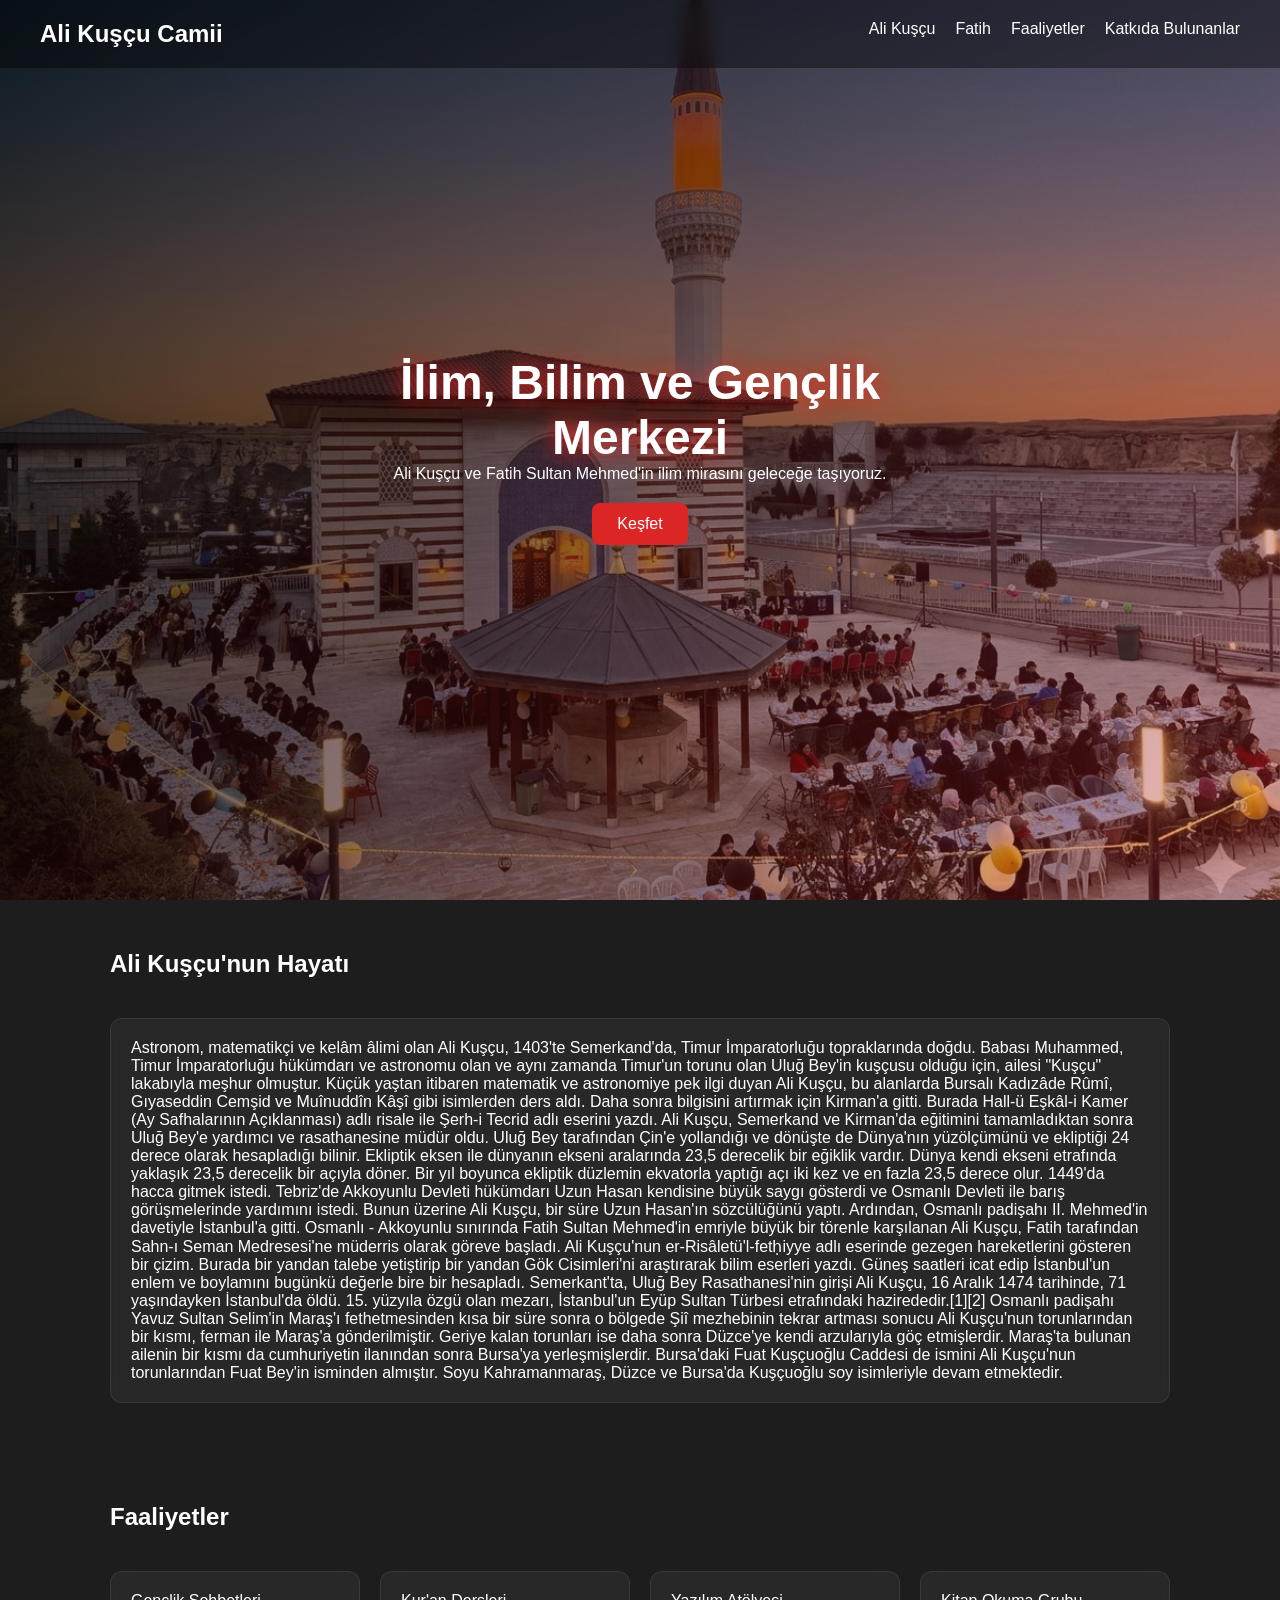
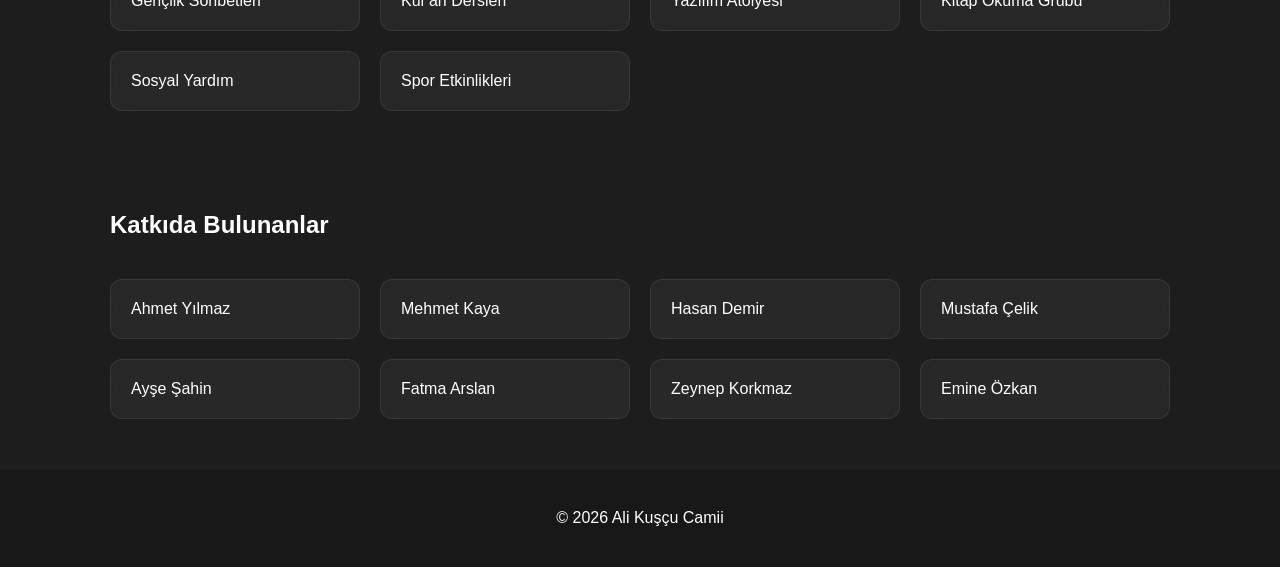
==== index.html @ 480a855c "first commit" ====
<!DOCTYPE html>
<html lang="tr">
<head>
<meta charset="UTF-8" />
<meta name="viewport" content="width=device-width, initial-scale=1.0"/>
<title>Ali Kuşçu Camii</title>
<link rel="stylesheet" href="style.css"/>
</head>
<body>

<header class="hero">
  <div class="overlay"></div>
  <nav>
    <h2>Ali Kuşçu Camii</h2>
    <ul>
      <li><a href="#life">Ali Kuşçu</a></li>
      <li><a href="#fatih">Fatih</a></li>
      <li><a href="#activities">Faaliyetler</a></li>
      <li><a href="#team">Katkıda Bulunanlar</a></li>
    </ul>
  </nav>

  <div class="hero-content">
    <h1 data-animate>İlim, Bilim ve Gençlik Merkezi</h1>
    <p data-animate>Ali Kuşçu ve Fatih Sultan Mehmed'in ilim mirasını geleceğe taşıyoruz.</p>
    <a href="#ali-kuscu" class="btn">Keşfet</a>
  </div>
</header>

<section id="ali-kuscu" class="section ">
  <h2 data-animate>Ali Kuşçu'nun Hayatı</h2>
  <div class="grid">
    <div class="card">
      Astronom, matematikçi ve kelâm âlimi olan Ali Kuşçu, 1403'te Semerkand'da, Timur İmparatorluğu topraklarında doğdu. Babası Muhammed, Timur İmparatorluğu hükümdarı ve astronomu olan ve aynı zamanda Timur'un torunu olan Uluğ Bey'in kuşçusu olduğu için, ailesi "Kuşçu" lakabıyla meşhur olmuştur. Küçük yaştan itibaren matematik ve astronomiye pek ilgi duyan Ali Kuşçu, bu alanlarda Bursalı Kadızâde Rûmî, Gıyaseddin Cemşid ve Muînuddîn Kâşî gibi isimlerden ders aldı. Daha sonra bilgisini artırmak için Kirman'a gitti. Burada Hall-ü Eşkâl-i Kamer (Ay Safhalarının Açıklanması) adlı risale ile Şerh-i Tecrid adlı eserini yazdı. Ali Kuşçu, Semerkand ve Kirman'da eğitimini tamamladıktan sonra Uluğ Bey'e yardımcı ve rasathanesine müdür oldu.
      Uluğ Bey tarafından Çin'e yollandığı ve dönüşte de Dünya'nın yüzölçümünü ve ekliptiği 24 derece olarak hesapladığı bilinir.
      Ekliptik eksen ile dünyanın ekseni aralarında 23,5 derecelik bir eğiklik vardır. Dünya kendi ekseni etrafında yaklaşık 23,5 derecelik bir açıyla döner. Bir yıl boyunca ekliptik düzlemin ekvatorla yaptığı açı iki kez ve en fazla 23,5 derece olur.
      1449'da hacca gitmek istedi. Tebriz'de Akkoyunlu Devleti hükümdarı Uzun Hasan kendisine büyük saygı gösterdi ve Osmanlı Devleti ile barış görüşmelerinde yardımını istedi. Bunun üzerine Ali Kuşçu, bir süre Uzun Hasan'ın sözcülüğünü yaptı. Ardından, Osmanlı padişahı II. Mehmed'in davetiyle İstanbul'a gitti.
      Osmanlı - Akkoyunlu sınırında Fatih Sultan Mehmed'in emriyle büyük bir törenle karşılanan Ali Kuşçu, Fatih tarafından Sahn-ı Seman Medresesi'ne müderris olarak göreve başladı.
      Ali Kuşçu'nun er-Risâletü'l-fetḥiyye adlı eserinde gezegen hareketlerini gösteren bir çizim.
      Burada bir yandan talebe yetiştirip bir yandan Gök Cisimleri'ni araştırarak bilim eserleri yazdı. Güneş saatleri icat edip İstanbul'un enlem ve boylamını bugünkü değerle bire bir hesapladı.
      Semerkant'ta, Uluğ Bey Rasathanesi'nin girişi
      Ali Kuşçu, 16 Aralık 1474 tarihinde, 71 yaşındayken İstanbul'da öldü. 15. yüzyıla özgü olan mezarı, İstanbul'un Eyüp Sultan Türbesi etrafındaki hazirededir.[1][2] Osmanlı padişahı Yavuz Sultan Selim'in Maraş'ı fethetmesinden kısa bir süre sonra o bölgede Şiî mezhebinin tekrar artması sonucu Ali Kuşçu'nun torunlarından bir kısmı, ferman ile Maraş'a gönderilmiştir. Geriye kalan torunları ise daha sonra Düzce'ye kendi arzularıyla göç etmişlerdir. Maraş'ta bulunan ailenin bir kısmı da cumhuriyetin ilanından sonra Bursa'ya yerleşmişlerdir. Bursa'daki Fuat Kuşçuoğlu Caddesi de ismini Ali Kuşçu'nun torunlarından Fuat Bey'in isminden almıştır. Soyu Kahramanmaraş, Düzce ve Bursa'da Kuşçuoğlu soy isimleriyle devam etmektedir.
    </div>
  </div>
</section>


<section id="activities" class="section">
  <h2 data-animate>Faaliyetler</h2>
  <div class="grid">
    <div class="card" data-animate>Gençlik Sohbetleri</div>
    <div class="card" data-animate>Kur'an Dersleri</div>
    <div class="card" data-animate>Yazılım Atölyesi</div>
    <div class="card" data-animate>Kitap Okuma Grubu</div>
    <div class="card" data-animate>Sosyal Yardım</div>
    <div class="card" data-animate>Spor Etkinlikleri</div>
  </div>
</section>

<section id="team" class="section ">
  <h2 data-animate>Katkıda Bulunanlar</h2>
  <div class="grid">
    <div class="card">Ahmet Yılmaz</div>
    <div class="card">Mehmet Kaya</div>
    <div class="card">Hasan Demir</div>
    <div class="card">Mustafa Çelik</div>
    <div class="card">Ayşe Şahin</div>
    <div class="card">Fatma Arslan</div>
    <div class="card">Zeynep Korkmaz</div>
    <div class="card">Emine Özkan</div>
  </div>
</section>

<footer>
  <p>© 2026 Ali Kuşçu Camii</p>
</footer>

<script src="script.js"></script>
</body>
</html>
---- style.css ----
*{
margin:0;
padding:0;
box-sizing:border-box;
font-family:Arial, sans-serif;
}

body{
background:#1d1d1e;
color:white;
}

.hero{
height:100vh;
background:url('./cami.png') center/cover no-repeat;
position:relative;
}

.overlay{
position:absolute;
inset:0;
background:linear-gradient(120deg, rgba(0,0,0,.8), rgba(220,38,38,.3));
}

nav{
position:fixed;
top:0;
width:100%;
display:flex;
justify-content:space-between;
padding:20px 40px;
background:rgba(0,0,0,.4);
backdrop-filter:blur(10px);
}

nav ul{
display:flex;
gap:20px;
list-style:none;
}

nav a{
color:white;
text-decoration:none;
transition:.3s;
}

nav a:hover{
color:#ef4444;
}

.hero-content{
position:absolute;
top:50%;
left:50%;
transform:translate(-50%,-50%);
text-align:center;
}

.hero-content h1{
font-size:3rem;
color:#fff;
text-shadow:0 0 20px #dc2626;
}

.btn{
display:inline-block;
margin-top:20px;
padding:12px 25px;
background:#dc2626;
color:white;
border-radius:8px;
text-decoration:none;
transition:.3s;
}

.btn:hover{
background:#ef4444;
transform:scale(1.05);
}

.section{
padding:50px 20px;
max-width:1100px;
margin:auto;
}

.dark{
background:#171718;
border-top:1px solid rgba(255,255,255,.05);
border-bottom:1px solid rgba(255,255,255,.05);
}

.grid{
display:grid;
grid-template-columns:repeat(auto-fit,minmax(200px,1fr));
gap:20px;
margin-top:40px;
}

.card{
background:rgba(255,255,255,.05);
padding:20px;
border-radius:12px;
backdrop-filter:blur(10px);
transition:.3s;
border:1px solid rgba(255,255,255,.08);
}

.card:hover{
transform:translateY(-10px);
border-color:#dc2626;
box-shadow:0 0 20px rgba(220,38,38,.3);
}

footer{
text-align:center;
padding:40px;
background:#181818;
}
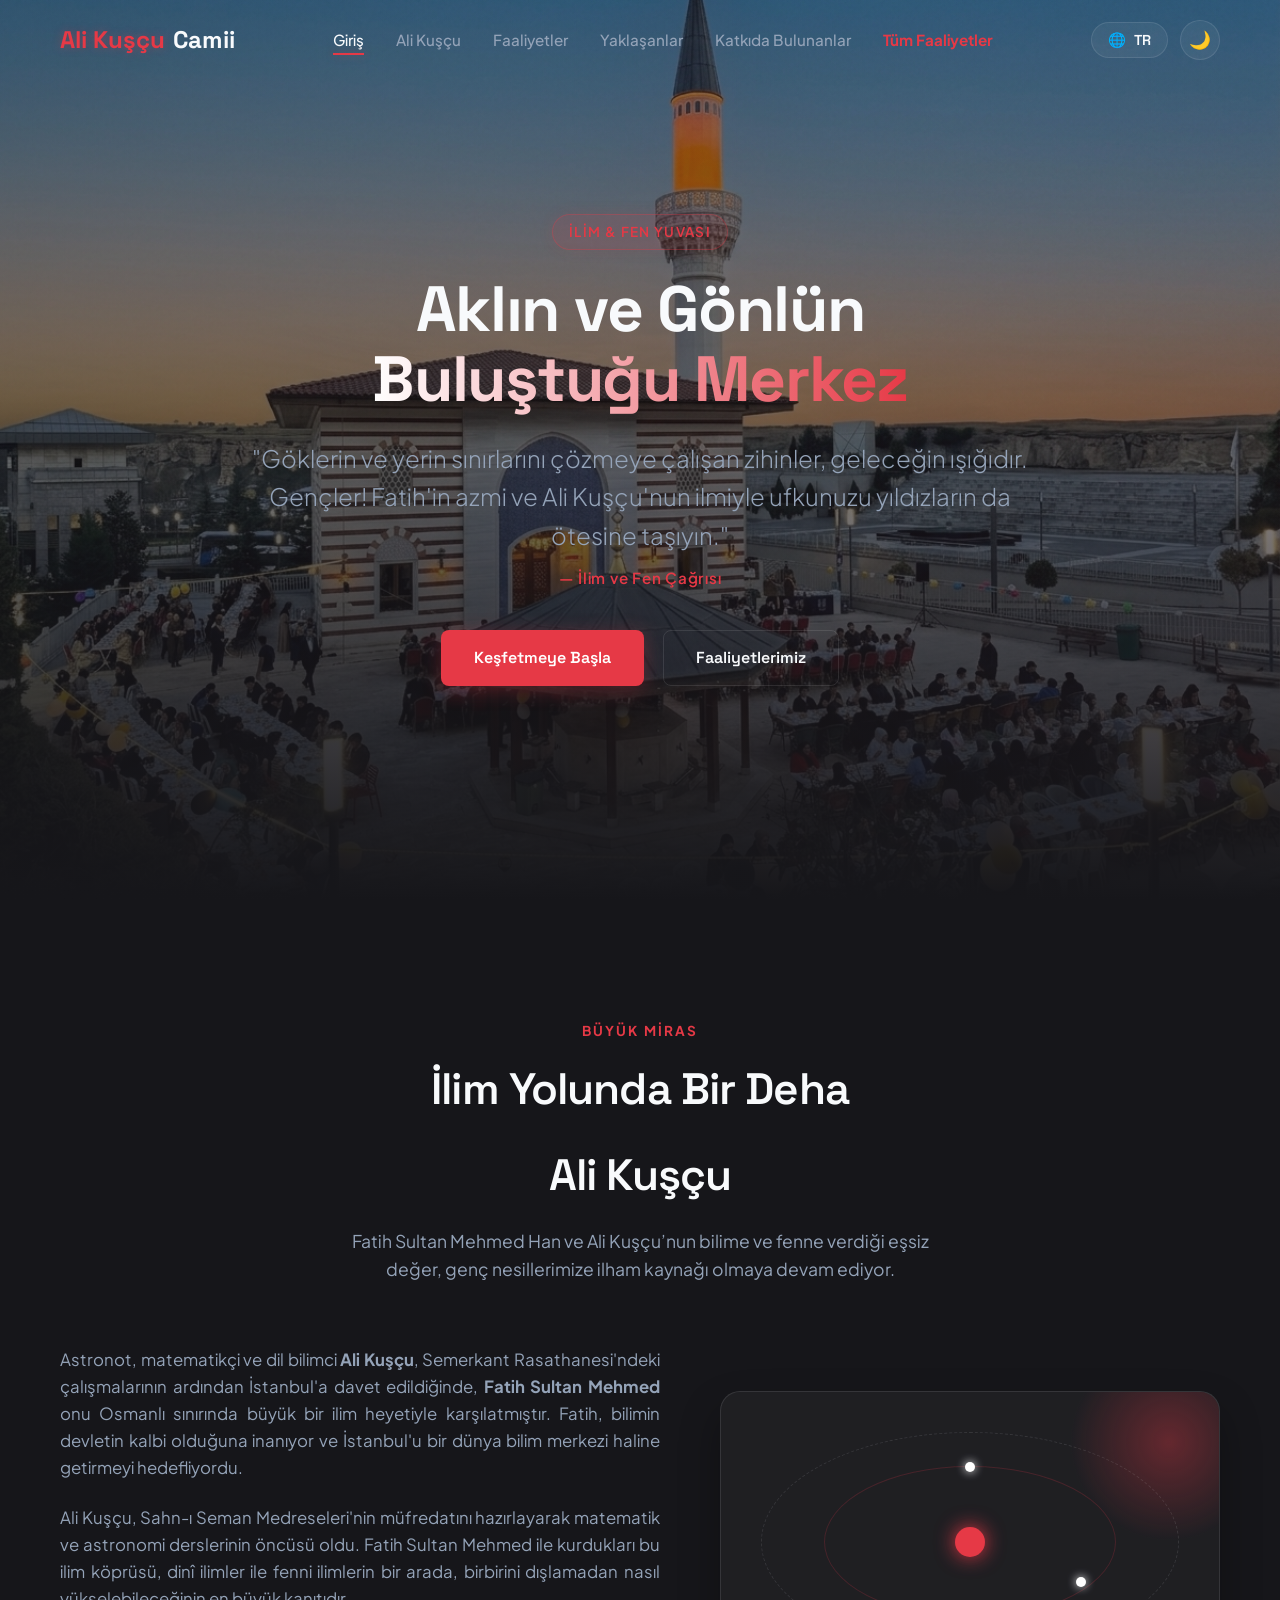
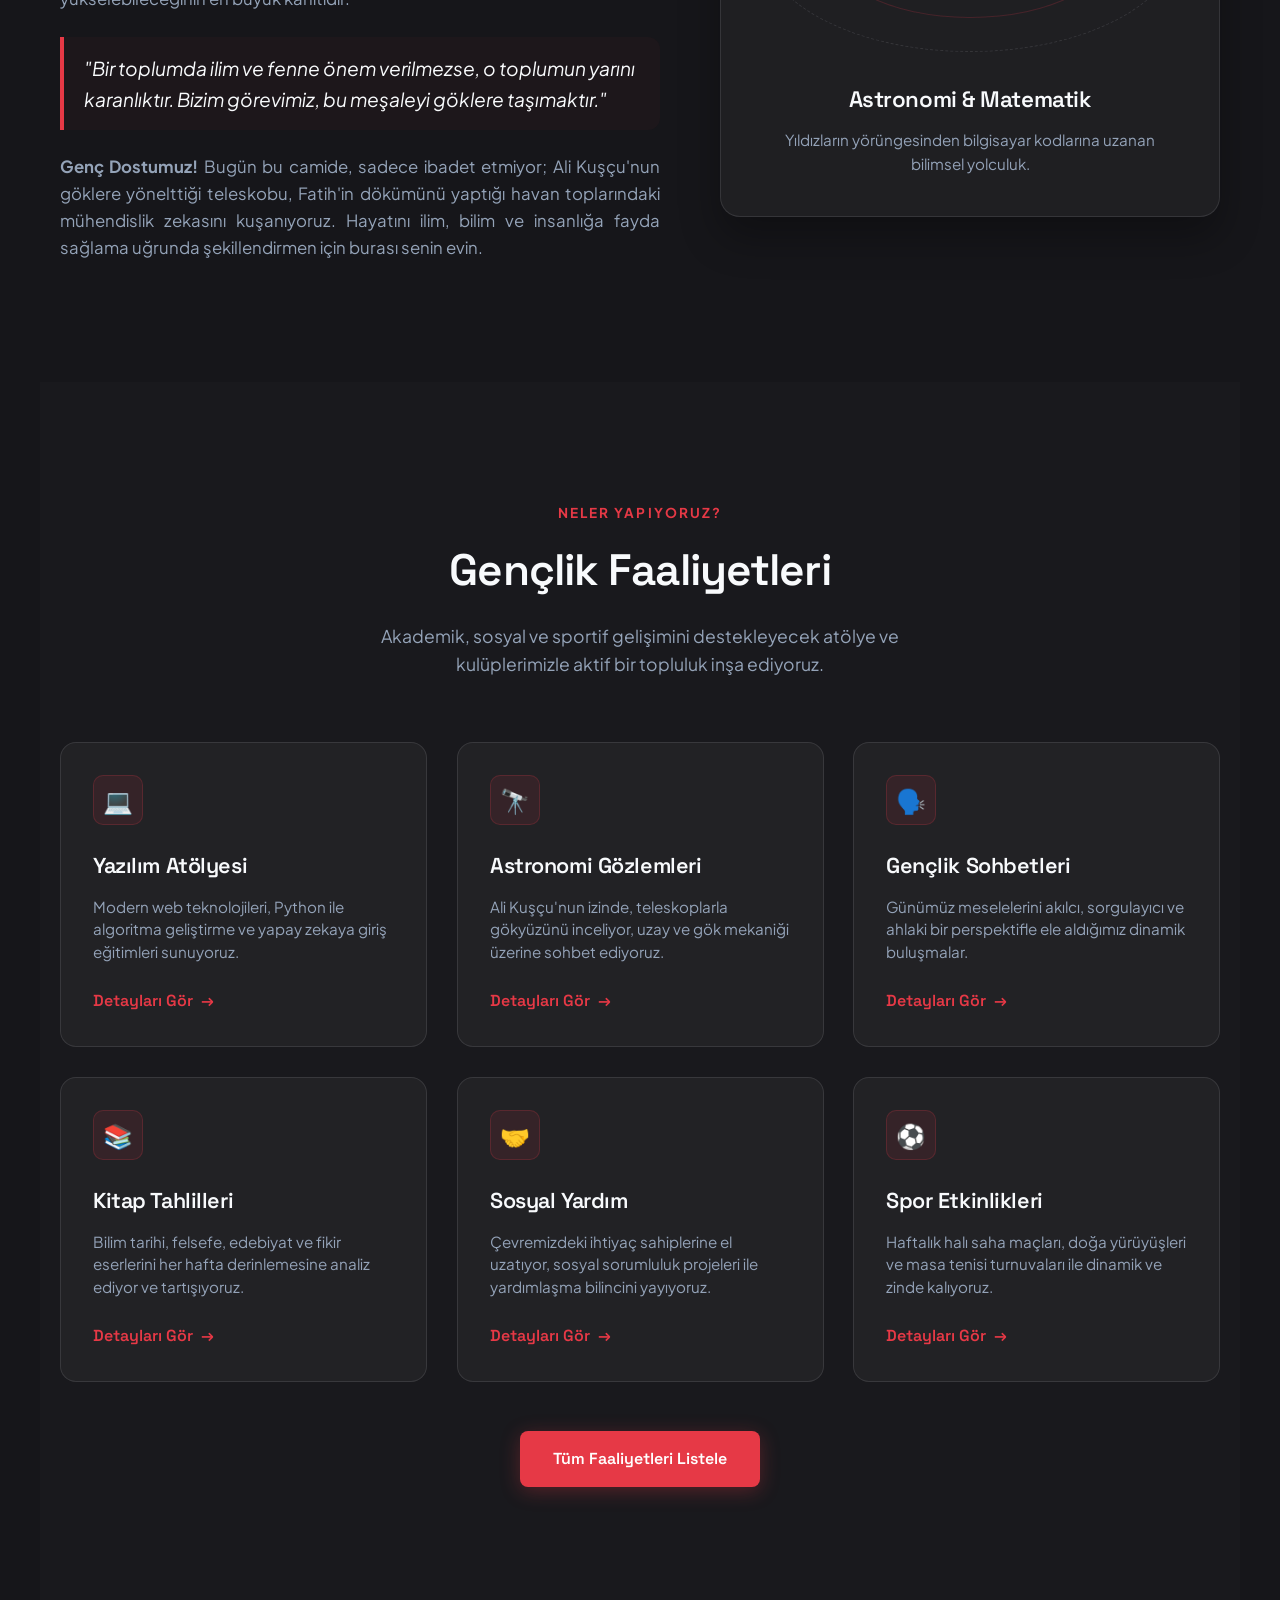
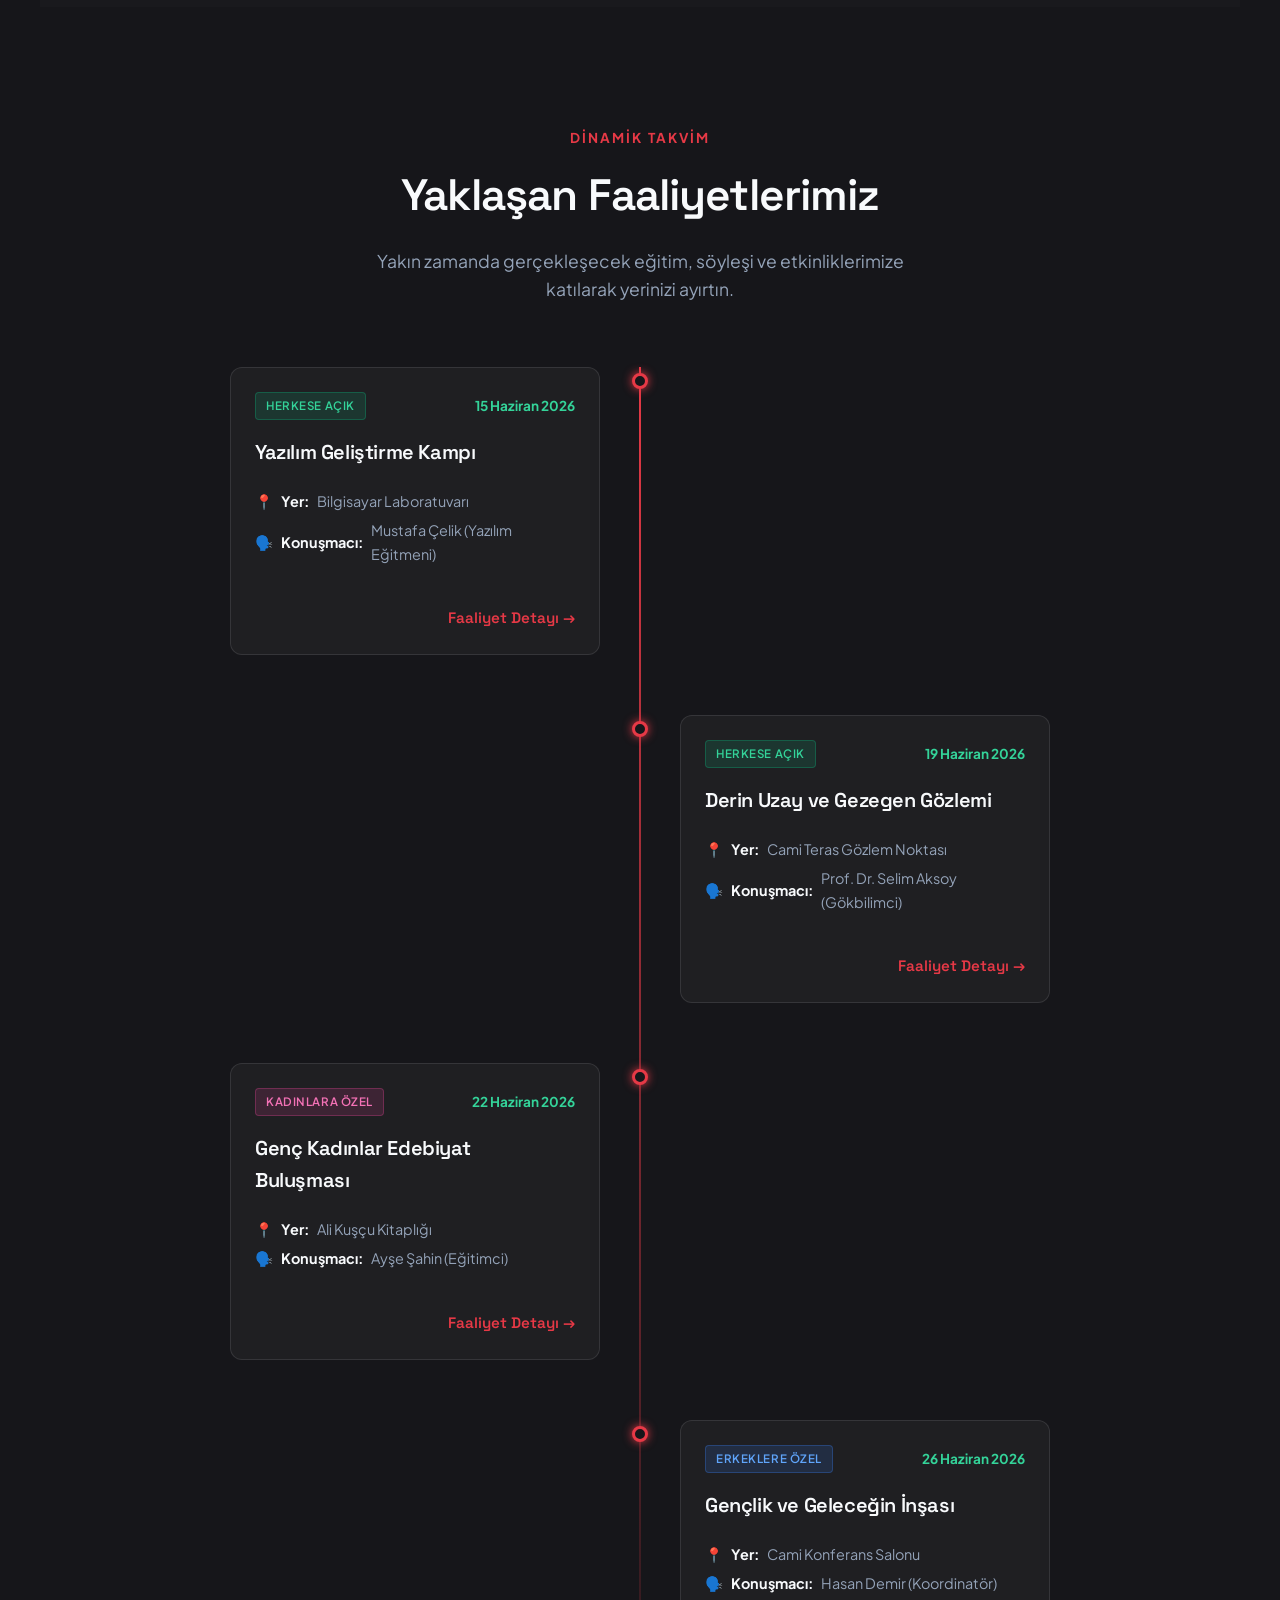
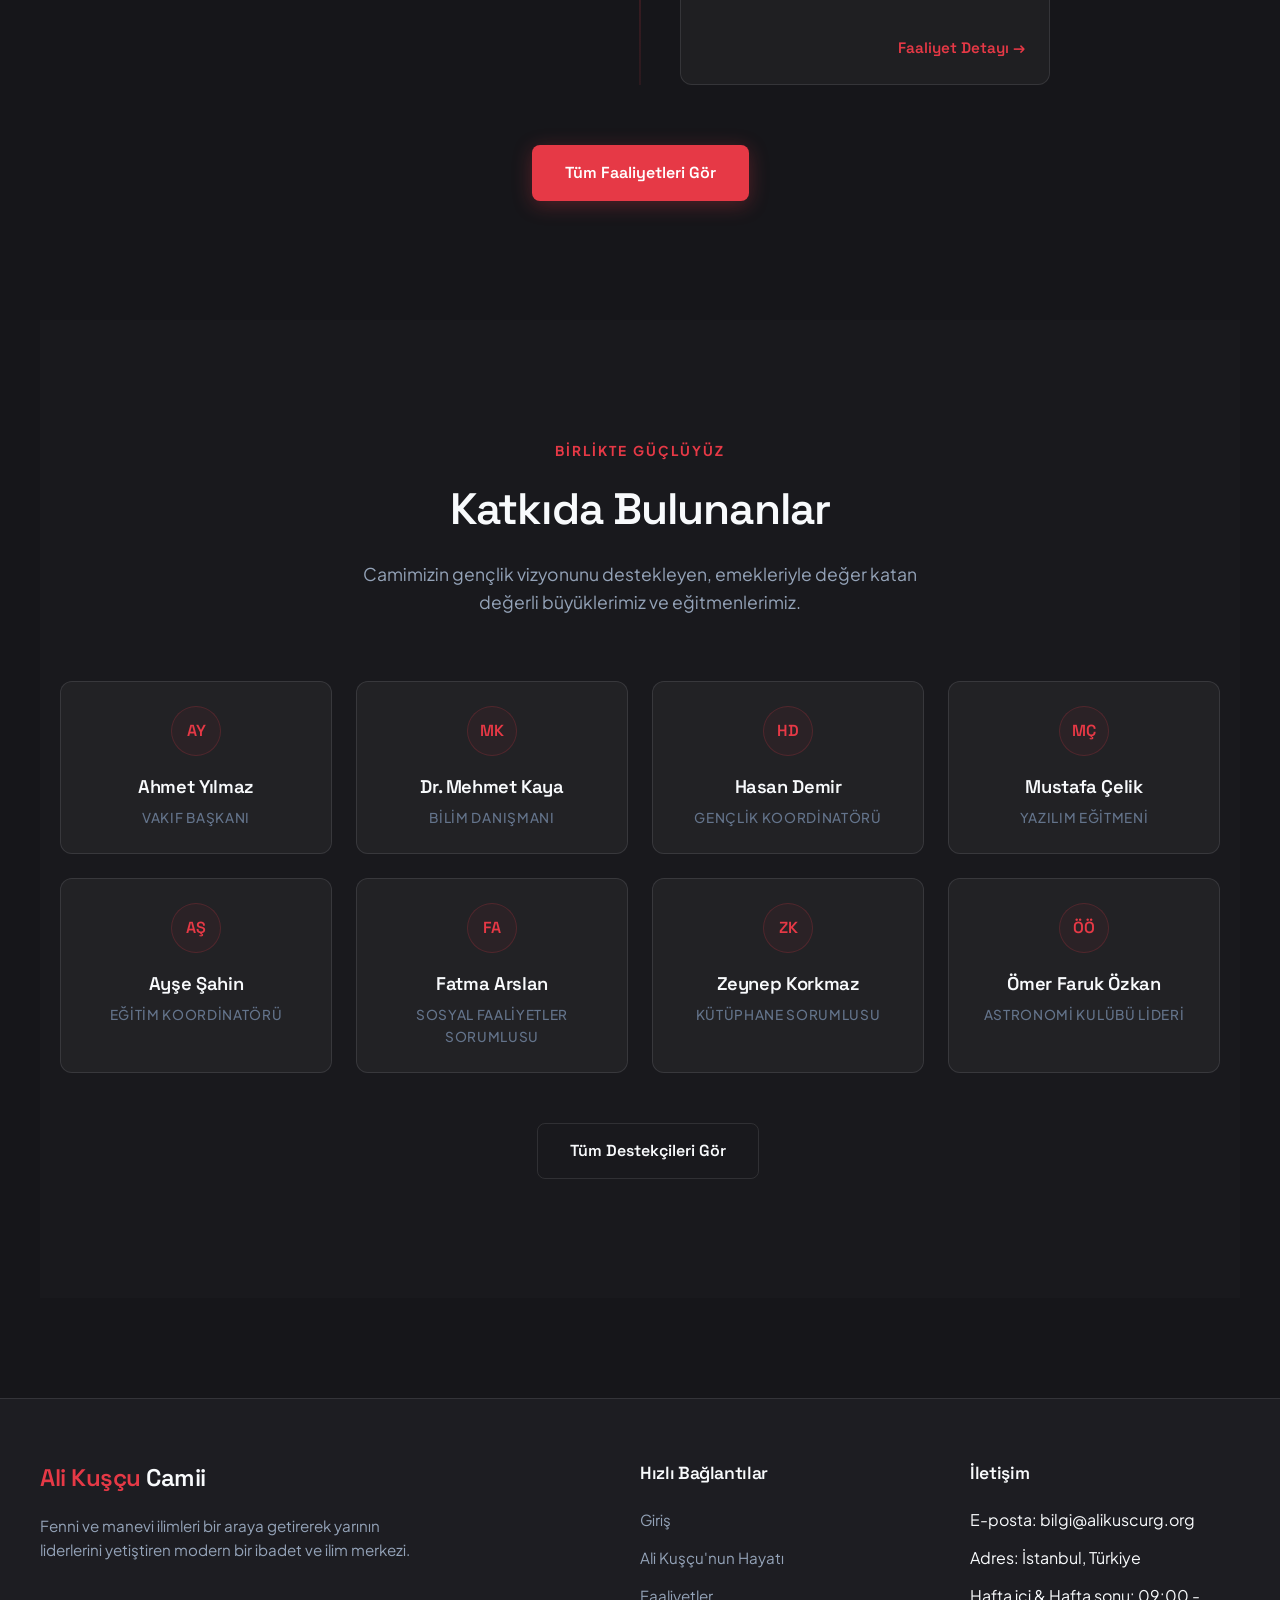
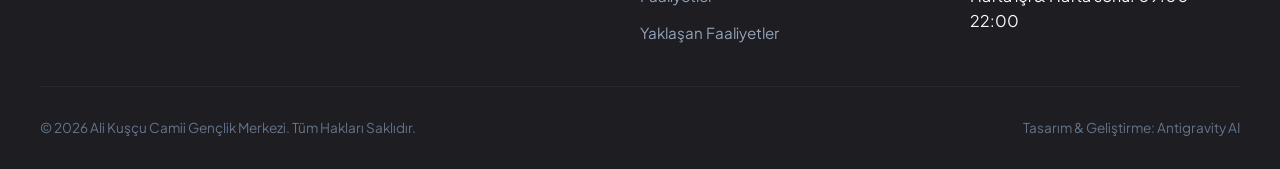
==== commit 52c6678a: "yeni site v0.1" ====
--- a/index.html
+++ b/index.html
@@ -1,80 +1,370 @@
 <!DOCTYPE html>
 <html lang="tr">
+
 <head>
-<meta charset="UTF-8" />
-<meta name="viewport" content="width=device-width, initial-scale=1.0"/>
-<title>Ali Kuşçu Camii</title>
-<link rel="stylesheet" href="style.css"/>
+  <meta charset="UTF-8" />
+  <meta name="viewport" content="width=device-width, initial-scale=1.0" />
+  <title>Ali Kuşçu Camii | İlim, Bilim ve Gençlik Merkezi</title>
+  <meta name="description"
+    content="Ali Kuşçu ve Fatih Sultan Mehmed'in ilim ve fen mirasını geleceğe taşıyoruz. Gençliği bilim, teknoloji ve irfanla buluşturan cami." />
+  <link rel="stylesheet" href="style.css" />
 </head>
+
 <body>
 
-<header class="hero">
-  <div class="overlay"></div>
-  <nav>
-    <h2>Ali Kuşçu Camii</h2>
-    <ul>
-      <li><a href="#life">Ali Kuşçu</a></li>
-      <li><a href="#fatih">Fatih</a></li>
-      <li><a href="#activities">Faaliyetler</a></li>
-      <li><a href="#team">Katkıda Bulunanlar</a></li>
-    </ul>
-  </nav>
-
-  <div class="hero-content">
-    <h1 data-animate>İlim, Bilim ve Gençlik Merkezi</h1>
-    <p data-animate>Ali Kuşçu ve Fatih Sultan Mehmed'in ilim mirasını geleceğe taşıyoruz.</p>
-    <a href="#ali-kuscu" class="btn">Keşfet</a>
+  <!-- Translation Disclaimer Modal -->
+  <div id="translate-disclaimer" class="translate-disclaimer">
+    <div class="disclaimer-card">
+      <div class="disclaimer-icon">⚠️</div>
+      <p id="disclaimer-text" class="disclaimer-text"></p>
+      <button class="disclaimer-btn" id="disclaimer-close-btn">OK</button>
+    </div>
   </div>
-</header>
-
-<section id="ali-kuscu" class="section ">
-  <h2 data-animate>Ali Kuşçu'nun Hayatı</h2>
-  <div class="grid">
-    <div class="card">
-      Astronom, matematikçi ve kelâm âlimi olan Ali Kuşçu, 1403'te Semerkand'da, Timur İmparatorluğu topraklarında doğdu. Babası Muhammed, Timur İmparatorluğu hükümdarı ve astronomu olan ve aynı zamanda Timur'un torunu olan Uluğ Bey'in kuşçusu olduğu için, ailesi "Kuşçu" lakabıyla meşhur olmuştur. Küçük yaştan itibaren matematik ve astronomiye pek ilgi duyan Ali Kuşçu, bu alanlarda Bursalı Kadızâde Rûmî, Gıyaseddin Cemşid ve Muînuddîn Kâşî gibi isimlerden ders aldı. Daha sonra bilgisini artırmak için Kirman'a gitti. Burada Hall-ü Eşkâl-i Kamer (Ay Safhalarının Açıklanması) adlı risale ile Şerh-i Tecrid adlı eserini yazdı. Ali Kuşçu, Semerkand ve Kirman'da eğitimini tamamladıktan sonra Uluğ Bey'e yardımcı ve rasathanesine müdür oldu.
-      Uluğ Bey tarafından Çin'e yollandığı ve dönüşte de Dünya'nın yüzölçümünü ve ekliptiği 24 derece olarak hesapladığı bilinir.
-      Ekliptik eksen ile dünyanın ekseni aralarında 23,5 derecelik bir eğiklik vardır. Dünya kendi ekseni etrafında yaklaşık 23,5 derecelik bir açıyla döner. Bir yıl boyunca ekliptik düzlemin ekvatorla yaptığı açı iki kez ve en fazla 23,5 derece olur.
-      1449'da hacca gitmek istedi. Tebriz'de Akkoyunlu Devleti hükümdarı Uzun Hasan kendisine büyük saygı gösterdi ve Osmanlı Devleti ile barış görüşmelerinde yardımını istedi. Bunun üzerine Ali Kuşçu, bir süre Uzun Hasan'ın sözcülüğünü yaptı. Ardından, Osmanlı padişahı II. Mehmed'in davetiyle İstanbul'a gitti.
-      Osmanlı - Akkoyunlu sınırında Fatih Sultan Mehmed'in emriyle büyük bir törenle karşılanan Ali Kuşçu, Fatih tarafından Sahn-ı Seman Medresesi'ne müderris olarak göreve başladı.
-      Ali Kuşçu'nun er-Risâletü'l-fetḥiyye adlı eserinde gezegen hareketlerini gösteren bir çizim.
-      Burada bir yandan talebe yetiştirip bir yandan Gök Cisimleri'ni araştırarak bilim eserleri yazdı. Güneş saatleri icat edip İstanbul'un enlem ve boylamını bugünkü değerle bire bir hesapladı.
-      Semerkant'ta, Uluğ Bey Rasathanesi'nin girişi
-      Ali Kuşçu, 16 Aralık 1474 tarihinde, 71 yaşındayken İstanbul'da öldü. 15. yüzyıla özgü olan mezarı, İstanbul'un Eyüp Sultan Türbesi etrafındaki hazirededir.[1][2] Osmanlı padişahı Yavuz Sultan Selim'in Maraş'ı fethetmesinden kısa bir süre sonra o bölgede Şiî mezhebinin tekrar artması sonucu Ali Kuşçu'nun torunlarından bir kısmı, ferman ile Maraş'a gönderilmiştir. Geriye kalan torunları ise daha sonra Düzce'ye kendi arzularıyla göç etmişlerdir. Maraş'ta bulunan ailenin bir kısmı da cumhuriyetin ilanından sonra Bursa'ya yerleşmişlerdir. Bursa'daki Fuat Kuşçuoğlu Caddesi de ismini Ali Kuşçu'nun torunlarından Fuat Bey'in isminden almıştır. Soyu Kahramanmaraş, Düzce ve Bursa'da Kuşçuoğlu soy isimleriyle devam etmektedir.
-    </div>
-  </div>
-</section>
-
-
-<section id="activities" class="section">
-  <h2 data-animate>Faaliyetler</h2>
-  <div class="grid">
-    <div class="card" data-animate>Gençlik Sohbetleri</div>
-    <div class="card" data-animate>Kur'an Dersleri</div>
-    <div class="card" data-animate>Yazılım Atölyesi</div>
-    <div class="card" data-animate>Kitap Okuma Grubu</div>
-    <div class="card" data-animate>Sosyal Yardım</div>
-    <div class="card" data-animate>Spor Etkinlikleri</div>
-  </div>
-</section>
-
-<section id="team" class="section ">
-  <h2 data-animate>Katkıda Bulunanlar</h2>
-  <div class="grid">
-    <div class="card">Ahmet Yılmaz</div>
-    <div class="card">Mehmet Kaya</div>
-    <div class="card">Hasan Demir</div>
-    <div class="card">Mustafa Çelik</div>
-    <div class="card">Ayşe Şahin</div>
-    <div class="card">Fatma Arslan</div>
-    <div class="card">Zeynep Korkmaz</div>
-    <div class="card">Emine Özkan</div>
-  </div>
-</section>
-
-<footer>
-  <p>© 2026 Ali Kuşçu Camii</p>
-</footer>
-
-<script src="script.js"></script>
+
+  <!-- Header Section -->
+  <header class="main-header" id="main-header">
+    <div class="nav-container">
+      <a href="#hero" class="logo notranslate" id="nav-logo">
+        <span>Ali Kuşçu</span> Camii
+      </a>
+      <ul class="nav-links" id="nav-links">
+        <li><a href="#hero" class="active" id="link-hero">Giriş</a></li>
+        <li><a href="#life" id="link-life">Ali Kuşçu</a></li>
+        <li><a href="#activities" id="link-activities">Faaliyetler</a></li>
+        <li><a href="#upcoming" id="link-upcoming">Yaklaşanlar</a></li>
+        <li><a href="#contributors" id="link-contributors">Katkıda Bulunanlar</a></li>
+        <li><a href="faaliyetler.html" id="link-all-activities" style="color: var(--primary); font-weight: 700;">Tüm
+            Faaliyetler</a></li>
+      </ul>
+      <div style="display: flex; align-items: center; gap: 12px;">
+        <div class="lang-selector notranslate">
+          <button class="lang-btn" id="lang-btn">🌐 <span id="lang-text">TR</span></button>
+          <div class="lang-dropdown" id="lang-dropdown">
+            <a href="#" data-lang="tr">TR</a>
+            <a href="#" data-lang="en">EN</a>
+            <a href="#" data-lang="es">ES</a>
+            <a href="#" data-lang="ar">AR</a>
+          </div>
+        </div>
+        <button id="theme-toggle" class="theme-toggle-btn" aria-label="Tema Değiştir">🌙</button>
+        <button class="menu-toggle" id="menu-toggle" aria-label="Menüyü Aç">
+          <span></span>
+          <span></span>
+          <span></span>
+        </button>
+      </div>
+    </div>
+  </header>
+
+  <!-- Hero Section -->
+  <section class="hero" id="hero">
+    <div class="hero-overlay"></div>
+    <div class="hero-content">
+      <span class="hero-badge" data-animate>İlim & Fen Yuvası</span>
+      <h1 data-animate>Aklın ve Gönlün<br><span>Buluştuğu Merkez</span></h1>
+      <blockquote class="hero-quote" data-animate>
+        "Göklerin ve yerin sınırlarını çözmeye çalışan zihinler, geleceğin ışığıdır. Gençler! Fatih'in azmi ve Ali
+        Kuşçu'nun ilmiyle ufkunuzu yıldızların da ötesine taşıyın."
+        <cite>— İlim ve Fen Çağrısı</cite>
+      </blockquote>
+      <div class="hero-actions" data-animate>
+        <a href="#life" class="btn btn-primary" id="btn-discover">Keşfetmeye Başla</a>
+        <a href="#activities" class="btn btn-secondary" id="btn-our-activities">Faaliyetlerimiz</a>
+      </div>
+    </div>
+  </section>
+
+  <!-- Ali Kuşçu & Fatih Section -->
+  <section class="section" id="life">
+    <div class="section-header">
+      <span class="section-tag" data-animate>Büyük Miras</span>
+      <h2 class="section-title" data-animate>İlim Yolunda Bir Deha</h2>
+      <h2 class="section-title" data-animate>Ali Kuşçu</h2>
+      <p class="section-desc" data-animate>Fatih Sultan Mehmed Han ve Ali Kuşçu’nun bilime ve fenne verdiği eşsiz değer,
+        genç nesillerimize ilham kaynağı olmaya devam ediyor.</p>
+    </div>
+
+    <div class="history-layout">
+      <div class="history-text" data-animate>
+        <p>
+          Astronot, matematikçi ve dil bilimci <strong>Ali Kuşçu</strong>, Semerkant Rasathanesi'ndeki çalışmalarının
+          ardından İstanbul'a davet edildiğinde, <strong>Fatih Sultan Mehmed</strong> onu Osmanlı sınırında büyük bir
+          ilim heyetiyle karşılatmıştır. Fatih, bilimin devletin kalbi olduğuna inanıyor ve İstanbul'u bir dünya bilim
+          merkezi haline getirmeyi hedefliyordu.
+        </p>
+        <p>
+          Ali Kuşçu, Sahn-ı Seman Medreseleri'nin müfredatını hazırlayarak matematik ve astronomi derslerinin öncüsü
+          oldu. Fatih Sultan Mehmed ile kurdukları bu ilim köprüsü, dinî ilimler ile fenni ilimlerin bir arada,
+          birbirini dışlamadan nasıl yükselebileceğinin en büyük kanıtıdır.
+        </p>
+        <div class="history-highlight">
+          "Bir toplumda ilim ve fenne önem verilmezse, o toplumun yarını karanlıktır. Bizim görevimiz, bu meşaleyi
+          göklere taşımaktır."
+        </div>
+        <p>
+          <strong>Genç Dostumuz!</strong> Bugün bu camide, sadece ibadet etmiyor; Ali Kuşçu'nun göklere yönelttiği
+          teleskobu, Fatih'in dökümünü yaptığı havan toplarındaki mühendislik zekasını kuşanıyoruz. Hayatını ilim, bilim
+          ve insanlığa fayda sağlama uğrunda şekillendirmen için burası senin evin.
+        </p>
+      </div>
+
+      <div class="history-visual" data-animate>
+        <div class="astro-diagram">
+          <div class="astro-inner-circle">
+            <div class="astro-core"></div>
+            <div class="astro-orbit-node node-1"></div>
+            <div class="astro-orbit-node node-2"></div>
+          </div>
+        </div>
+        <div class="philosophy-card">
+          <h3>Astronomi & Matematik</h3>
+          <p>Yıldızların yörüngesinden bilgisayar kodlarına uzanan bilimsel yolculuk.</p>
+        </div>
+      </div>
+    </div>
+  </section>
+
+  <!-- Activities Section -->
+  <section class="section" id="activities" style="background: rgba(255,255,255,0.01);">
+    <div class="section-header">
+      <span class="section-tag" data-animate>Neler Yapıyoruz?</span>
+      <h2 class="section-title" data-animate>Gençlik Faaliyetleri</h2>
+      <p class="section-desc" data-animate>Akademik, sosyal ve sportif gelişimini destekleyecek atölye ve kulüplerimizle
+        aktif bir topluluk inşa ediyoruz.</p>
+    </div>
+
+    <div class="activities-grid">
+      <!-- Activity 1 -->
+      <div class="activity-card" data-animate>
+        <div class="activity-icon">💻</div>
+        <div class="activity-info">
+          <h3>Yazılım Atölyesi</h3>
+          <p>Modern web teknolojileri, Python ile algoritma geliştirme ve yapay zekaya giriş eğitimleri sunuyoruz.</p>
+        </div>
+        <a href="faaliyetler/yazilim-atolyesi.html" class="btn-link" id="act-btn-yazilim">Detayları Gör
+          <span>&rarr;</span></a>
+      </div>
+
+      <!-- Activity 2 -->
+      <div class="activity-card" data-animate>
+        <div class="activity-icon">🔭</div>
+        <div class="activity-info">
+          <h3>Astronomi Gözlemleri</h3>
+          <p>Ali Kuşçu'nun izinde, teleskoplarla gökyüzünü inceliyor, uzay ve gök mekaniği üzerine sohbet ediyoruz.</p>
+        </div>
+        <a href="faaliyetler/astronomi-gozlemleri.html" class="btn-link" id="act-btn-astronomi">Detayları Gör
+          <span>&rarr;</span></a>
+      </div>
+
+      <!-- Activity 3 -->
+      <div class="activity-card" data-animate>
+        <div class="activity-icon">🗣️</div>
+        <div class="activity-info">
+          <h3>Gençlik Sohbetleri</h3>
+          <p>Günümüz meselelerini akılcı, sorgulayıcı ve ahlaki bir perspektifle ele aldığımız dinamik buluşmalar.</p>
+        </div>
+        <a href="faaliyetler/genclik-sohbetleri.html" class="btn-link" id="act-btn-sohbet">Detayları Gör
+          <span>&rarr;</span></a>
+      </div>
+
+      <!-- Activity 4 -->
+      <div class="activity-card" data-animate>
+        <div class="activity-icon">📚</div>
+        <div class="activity-info">
+          <h3>Kitap Tahlilleri</h3>
+          <p>Bilim tarihi, felsefe, edebiyat ve fikir eserlerini her hafta derinlemesine analiz ediyor ve tartışıyoruz.
+          </p>
+        </div>
+        <a href="faaliyetler/kitap-tahlilleri.html" class="btn-link" id="act-btn-kitap">Detayları Gör
+          <span>&rarr;</span></a>
+      </div>
+
+      <!-- Activity 5 -->
+      <div class="activity-card" data-animate>
+        <div class="activity-icon">🤝</div>
+        <div class="activity-info">
+          <h3>Sosyal Yardım</h3>
+          <p>Çevremizdeki ihtiyaç sahiplerine el uzatıyor, sosyal sorumluluk projeleri ile yardımlaşma bilincini
+            yayıyoruz.</p>
+        </div>
+        <a href="faaliyetler/sosyal-yardim.html" class="btn-link" id="act-btn-yardim">Detayları Gör
+          <span>&rarr;</span></a>
+      </div>
+
+      <!-- Activity 6 -->
+      <div class="activity-card" data-animate>
+        <div class="activity-icon">⚽</div>
+        <div class="activity-info">
+          <h3>Spor Etkinlikleri</h3>
+          <p>Haftalık halı saha maçları, doğa yürüyüşleri ve masa tenisi turnuvaları ile dinamik ve zinde kalıyoruz.</p>
+        </div>
+        <a href="faaliyetler/spor-etkinlikleri.html" class="btn-link" id="act-btn-spor">Detayları Gör
+          <span>&rarr;</span></a>
+      </div>
+    </div>
+    <div class="section-actions" data-animate>
+      <a href="faaliyetler.html" class="btn btn-primary" id="btn-view-all-activities-bottom">Tüm Faaliyetleri
+        Listele</a>
+    </div>
+  </section>
+
+  <!-- Upcoming Activities Section -->
+  <section class="section" id="upcoming">
+    <div class="section-header">
+      <span class="section-tag" data-animate>Dinamik Takvim</span>
+      <h2 class="section-title" data-animate>Yaklaşan Faaliyetlerimiz</h2>
+      <p class="section-desc" data-animate>Yakın zamanda gerçekleşecek eğitim, söyleşi ve etkinliklerimize katılarak
+        yerinizi ayırtın.</p>
+    </div>
+
+    <div class="plans-timeline">
+      <!-- Item 1 -->
+      <div class="timeline-item" data-animate>
+        <div class="timeline-dot"></div>
+        <div class="timeline-card">
+          <div class="upcoming-header">
+            <span class="badge-target badge-general">Herkese Açık</span>
+            <span class="timeline-tag">15 Haziran 2026</span>
+          </div>
+          <h3>Yazılım Geliştirme Kampı</h3>
+          <ul class="upcoming-details-list">
+            <li>📍 <strong>Yer:</strong> Bilgisayar Laboratuvarı</li>
+            <li>🗣️ <strong>Konuşmacı:</strong> Mustafa Çelik (Yazılım Eğitmeni)</li>
+          </ul>
+          <div class="upcoming-footer">
+            <a href="faaliyetler/yazilim-atolyesi.html" class="btn btn-secondary btn-upcoming-detail">Faaliyet
+              Detayı</a>
+          </div>
+        </div>
+      </div>
+
+      <!-- Item 2 -->
+      <div class="timeline-item" data-animate>
+        <div class="timeline-dot"></div>
+        <div class="timeline-card">
+          <div class="upcoming-header">
+            <span class="badge-target badge-general">Herkese Açık</span>
+            <span class="timeline-tag">19 Haziran 2026</span>
+          </div>
+          <h3>Derin Uzay ve Gezegen Gözlemi</h3>
+          <ul class="upcoming-details-list">
+            <li>📍 <strong>Yer:</strong> Cami Teras Gözlem Noktası</li>
+            <li>🗣️ <strong>Konuşmacı:</strong> Prof. Dr. Selim Aksoy (Gökbilimci)</li>
+          </ul>
+          <div class="upcoming-footer">
+            <a href="faaliyetler/astronomi-gozlemleri.html" class="btn btn-secondary btn-upcoming-detail">Faaliyet
+              Detayı</a>
+          </div>
+        </div>
+      </div>
+
+      <!-- Item 3 -->
+      <div class="timeline-item" data-animate>
+        <div class="timeline-dot"></div>
+        <div class="timeline-card">
+          <div class="upcoming-header">
+            <span class="badge-target badge-women">Kadınlara Özel</span>
+            <span class="timeline-tag">22 Haziran 2026</span>
+          </div>
+          <h3>Genç Kadınlar Edebiyat Buluşması</h3>
+          <ul class="upcoming-details-list">
+            <li>📍 <strong>Yer:</strong> Ali Kuşçu Kitaplığı</li>
+            <li>🗣️ <strong>Konuşmacı:</strong> Ayşe Şahin (Eğitimci)</li>
+          </ul>
+          <div class="upcoming-footer">
+            <a href="faaliyetler/kitap-tahlilleri.html" class="btn btn-secondary btn-upcoming-detail">Faaliyet
+              Detayı</a>
+          </div>
+        </div>
+      </div>
+
+      <!-- Item 4 -->
+      <div class="timeline-item" data-animate>
+        <div class="timeline-dot"></div>
+        <div class="timeline-card">
+          <div class="upcoming-header">
+            <span class="badge-target badge-men">Erkeklere Özel</span>
+            <span class="timeline-tag">26 Haziran 2026</span>
+          </div>
+          <h3>Gençlik ve Geleceğin İnşası</h3>
+          <ul class="upcoming-details-list">
+            <li>📍 <strong>Yer:</strong> Cami Konferans Salonu</li>
+            <li>🗣️ <strong>Konuşmacı:</strong> Hasan Demir (Koordinatör)</li>
+          </ul>
+          <div class="upcoming-footer">
+            <a href="faaliyetler/genclik-sohbetleri.html" class="btn btn-secondary btn-upcoming-detail">Faaliyet
+              Detayı</a>
+          </div>
+        </div>
+      </div>
+    </div>
+
+    <div class="section-actions" data-animate>
+      <a href="faaliyetler.html" class="btn btn-primary" id="btn-view-all-upcoming-bottom">Tüm Faaliyetleri Gör</a>
+    </div>
+  </section>
+
+  <!-- Contributors Section -->
+  <section class="section" id="contributors" style="background: rgba(255,255,255,0.01);">
+    <div class="section-header">
+      <span class="section-tag" data-animate>Birlikte Güçlüyüz</span>
+      <h2 class="section-title" data-animate>Katkıda Bulunanlar</h2>
+      <p class="section-desc" data-animate>Camimizin gençlik vizyonunu destekleyen, emekleriyle değer katan değerli
+        büyüklerimiz ve eğitmenlerimiz.</p>
+    </div>
+
+    <div class="team-grid" id="contributors-grid-main" data-json-path="katkida_bulunanlar.json">
+      <!-- Loaded dynamically via script.js -->
+    </div>
+
+    <div class="section-actions" data-animate>
+      <a href="katkida-bulunanlar.html" class="btn btn-secondary" id="btn-view-all-contributors">Tüm Destekçileri
+        Gör</a>
+    </div>
+  </section>
+
+  <!-- Footer Section -->
+  <footer class="main-footer">
+    <div class="footer-content">
+      <div class="footer-brand">
+        <h2><span>Ali Kuşçu</span> Camii</h2>
+        <p>Fenni ve manevi ilimleri bir araya getirerek yarının liderlerini yetiştiren modern bir ibadet ve ilim
+          merkezi.</p>
+      </div>
+      <div class="footer-links">
+        <h4>Hızlı Bağlantılar</h4>
+        <ul>
+          <li><a href="#hero">Giriş</a></li>
+          <li><a href="#life">Ali Kuşçu'nun Hayatı</a></li>
+          <li><a href="#activities">Faaliyetler</a></li>
+          <li><a href="#upcoming">Yaklaşan Faaliyetler</a></li>
+        </ul>
+      </div>
+      <div class="footer-links">
+        <h4>İletişim</h4>
+        <ul>
+          <li>E-posta: bilgi@alikuscurg.org</li>
+          <li>Adres: İstanbul, Türkiye</li>
+          <li>Hafta içi & Hafta sonu: 09:00 - 22:00</li>
+        </ul>
+      </div>
+    </div>
+    <div class="footer-bottom">
+      <p>&copy; 2026 Ali Kuşçu Camii Gençlik Merkezi. Tüm Hakları Saklıdır.</p>
+      <p>Tasarım & Geliştirme: Antigravity AI</p>
+    </div>
+  </footer>
+
+  <div id="google_translate_element" style="display:none;"></div>
+  <script type="text/javascript">
+    function googleTranslateElementInit() {
+      new google.translate.TranslateElement({ pageLanguage: 'tr' }, 'google_translate_element');
+    }
+  </script>
+  <script type="text/javascript"
+    src="https://translate.google.com/translate_a/element.js?cb=googleTranslateElementInit"></script>
+
+  <script src="script.js"></script>
 </body>
-</html>
+
+</html>
--- a/style.css
+++ b/style.css
@@ -1,120 +1,1440 @@
-*{
-margin:0;
-padding:0;
-box-sizing:border-box;
-font-family:Arial, sans-serif;
-}
-
-body{
-background:#1d1d1e;
-color:white;
-}
-
-.hero{
-height:100vh;
-background:url('./cami.png') center/cover no-repeat;
-position:relative;
-}
-
-.overlay{
-position:absolute;
-inset:0;
-background:linear-gradient(120deg, rgba(0,0,0,.8), rgba(220,38,38,.3));
-}
-
-nav{
-position:fixed;
-top:0;
-width:100%;
-display:flex;
-justify-content:space-between;
-padding:20px 40px;
-background:rgba(0,0,0,.4);
-backdrop-filter:blur(10px);
-}
-
-nav ul{
-display:flex;
-gap:20px;
-list-style:none;
-}
-
-nav a{
-color:white;
-text-decoration:none;
-transition:.3s;
-}
-
-nav a:hover{
-color:#ef4444;
-}
-
-.hero-content{
-position:absolute;
-top:50%;
-left:50%;
-transform:translate(-50%,-50%);
-text-align:center;
-}
-
-.hero-content h1{
-font-size:3rem;
-color:#fff;
-text-shadow:0 0 20px #dc2626;
-}
-
-.btn{
-display:inline-block;
-margin-top:20px;
-padding:12px 25px;
-background:#dc2626;
-color:white;
-border-radius:8px;
-text-decoration:none;
-transition:.3s;
-}
-
-.btn:hover{
-background:#ef4444;
-transform:scale(1.05);
-}
-
-.section{
-padding:50px 20px;
-max-width:1100px;
-margin:auto;
-}
-
-.dark{
-background:#171718;
-border-top:1px solid rgba(255,255,255,.05);
-border-bottom:1px solid rgba(255,255,255,.05);
-}
-
-.grid{
-display:grid;
-grid-template-columns:repeat(auto-fit,minmax(200px,1fr));
-gap:20px;
-margin-top:40px;
-}
-
-.card{
-background:rgba(255,255,255,.05);
-padding:20px;
-border-radius:12px;
-backdrop-filter:blur(10px);
-transition:.3s;
-border:1px solid rgba(255,255,255,.08);
-}
-
-.card:hover{
-transform:translateY(-10px);
-border-color:#dc2626;
-box-shadow:0 0 20px rgba(220,38,38,.3);
-}
-
-footer{
-text-align:center;
-padding:40px;
-background:#181818;
-}
+@import url('https://fonts.googleapis.com/css2?family=Plus+Jakarta+Sans:wght@300;400;500;600;700&family=Space+Grotesk:wght@400;500;600;700&display=swap');
+
+:root {
+  --bg-dark: #16161a;
+  --bg-surface: #1e1e24;
+  --bg-card: rgba(255, 255, 255, 0.04);
+  --bg-card-hover: rgba(255, 255, 255, 0.08);
+  --border-color: rgba(255, 255, 255, 0.1);
+  --border-active: rgba(230, 57, 70, 0.5);
+  --text-primary: #f8fafc;
+  --text-secondary: #94a3b8;
+  --text-muted: #64748b;
+  --bg-header: rgba(22, 22, 26, 0.85);
+  --bg-footer: #1d1d22;
+
+  /* Premium Crimson/Red tones */
+  --primary: #e63946;
+  --primary-rgb: 230, 57, 70;
+  --primary-hover: #ff4d5a;
+  --primary-glow: rgba(230, 57, 70, 0.35);
+  --accent: #ef4444;
+
+  --font-heading: 'Space Grotesk', sans-serif;
+  --font-body: 'Plus Jakarta Sans', sans-serif;
+
+  --transition-smooth: all 0.4s cubic-bezier(0.16, 1, 0.3, 1);
+}
+
+body.light-theme {
+  --bg-dark: #f8f2e5;
+  --bg-surface: #f3ede2;
+  --bg-card: rgba(0, 0, 0, 0.03);
+  --bg-card-hover: rgba(0, 0, 0, 0.06);
+  --border-color: rgba(0, 0, 0, 0.08);
+  --border-active: rgba(230, 57, 70, 0.4);
+  --text-primary: #2c2925;
+  --text-secondary: #5a544c;
+  --text-muted: #8e8e93;
+  --bg-header: rgba(250, 246, 238, 0.85);
+  --bg-footer: #ede6d9;
+}
+
+/* Reset & Base Styles */
+* {
+  margin: 0;
+  padding: 0;
+  box-sizing: border-box;
+  scroll-behavior: smooth;
+}
+
+body {
+  background-color: var(--bg-dark);
+  color: var(--text-primary);
+  font-family: var(--font-body);
+  line-height: 1.6;
+  overflow-x: hidden;
+}
+
+/* Typography */
+h1,
+h2,
+h3,
+h4,
+h5,
+h6 {
+  font-family: var(--font-heading);
+  font-weight: 600;
+  letter-spacing: -0.02em;
+}
+
+/* Scrollbar */
+::-webkit-scrollbar {
+  width: 8px;
+}
+
+::-webkit-scrollbar-track {
+  background: var(--bg-dark);
+}
+
+::-webkit-scrollbar-thumb {
+  background: #27272a;
+  border-radius: 4px;
+}
+
+::-webkit-scrollbar-thumb:hover {
+  background: var(--primary);
+}
+
+/* Navigation Bar */
+header.main-header {
+  position: fixed;
+  top: 0;
+  left: 0;
+  width: 100%;
+  z-index: 1000;
+  transition: var(--transition-smooth);
+  border-bottom: 1px solid transparent;
+}
+
+header.main-header.scrolled {
+  background: var(--bg-header);
+  backdrop-filter: blur(16px);
+  -webkit-backdrop-filter: blur(16px);
+  border-bottom: 1px solid var(--border-color);
+  padding: 12px 0;
+}
+
+.nav-container {
+  max-width: 1200px;
+  margin: 0 auto;
+  padding: 20px;
+  display: flex;
+  justify-content: space-between;
+  align-items: center;
+  transition: var(--transition-smooth);
+}
+
+header.main-header.scrolled .nav-container {
+  padding: 10px 20px;
+}
+
+.logo {
+  font-family: var(--font-heading);
+  font-size: 1.5rem;
+  font-weight: 700;
+  color: var(--text-primary);
+  text-decoration: none;
+  display: flex;
+  align-items: center;
+  gap: 8px;
+}
+
+.logo span {
+  color: var(--primary);
+  text-shadow: 0 0 10px var(--primary-glow);
+}
+
+.nav-links {
+  display: flex;
+  gap: 32px;
+  list-style: none;
+}
+
+.nav-links a {
+  color: var(--text-secondary);
+  text-decoration: none;
+  font-weight: 500;
+  font-size: 0.95rem;
+  transition: var(--transition-smooth);
+  position: relative;
+  padding: 6px 0;
+}
+
+.nav-links a::after {
+  content: '';
+  position: absolute;
+  bottom: 0;
+  left: 0;
+  width: 0;
+  height: 2px;
+  background-color: var(--primary);
+  box-shadow: 0 0 8px var(--primary-glow);
+  transition: var(--transition-smooth);
+}
+
+.nav-links a:hover,
+.nav-links a.active {
+  color: var(--text-primary);
+}
+
+.nav-links a:hover::after,
+.nav-links a.active::after {
+  width: 100%;
+}
+
+.menu-toggle {
+  display: none;
+  background: none;
+  border: none;
+  cursor: pointer;
+  padding: 4px;
+}
+
+.menu-toggle span {
+  display: block;
+  width: 24px;
+  height: 2px;
+  background-color: var(--text-primary);
+  margin: 5px 0;
+  transition: var(--transition-smooth);
+}
+
+/* Hero Section */
+.hero {
+  position: relative;
+  height: 100vh;
+  min-height: 600px;
+  display: flex;
+  align-items: center;
+  justify-content: center;
+  background: url('cami.png') center/cover no-repeat;
+  text-align: center;
+  padding: 0 20px;
+  overflow: hidden;
+}
+
+.hero-overlay {
+  position: absolute;
+  inset: 0;
+  background: linear-gradient(180deg, rgba(22, 22, 26, 0.2) 0%, rgba(22, 22, 26, 0.45) 50%, rgba(22, 22, 26, 0.8) 80%, rgba(22, 22, 26, 1) 100%),
+    linear-gradient(120deg, rgba(22, 22, 26, 0.3) 0%, rgba(230, 57, 70, 0.08) 100%);
+  z-index: 1;
+}
+
+.hero-particles {
+  position: absolute;
+  inset: 0;
+  z-index: 2;
+  pointer-events: none;
+}
+
+.hero-content {
+  position: relative;
+  z-index: 3;
+  max-width: 800px;
+}
+
+.hero-badge {
+  display: inline-block;
+  padding: 6px 16px;
+  background: rgba(230, 57, 70, 0.1);
+  border: 1px solid rgba(230, 57, 70, 0.3);
+  border-radius: 100px;
+  color: var(--primary);
+  font-size: 0.85rem;
+  font-weight: 600;
+  letter-spacing: 0.1em;
+  text-transform: uppercase;
+  margin-bottom: 24px;
+  box-shadow: 0 0 15px rgba(230, 57, 70, 0.1);
+}
+
+.hero-content h1 {
+  font-size: clamp(2.5rem, 5vw, 4.5rem);
+  line-height: 1.1;
+  margin-bottom: 24px;
+  font-weight: 700;
+  color: var(--text-primary);
+}
+
+.hero-content h1 span {
+  background: linear-gradient(to right, #ffffff, var(--primary));
+  -webkit-background-clip: text;
+  -webkit-text-fill-color: transparent;
+}
+
+.hero-quote {
+  font-size: clamp(1.1rem, 2vw, 1.5rem);
+  color: var(--text-secondary);
+  font-weight: 300;
+  margin-bottom: 40px;
+  line-height: 1.6;
+}
+
+.hero-quote cite {
+  display: block;
+  margin-top: 12px;
+  font-size: 0.95rem;
+  font-weight: 600;
+  font-style: normal;
+  color: var(--primary);
+  letter-spacing: 0.05em;
+}
+
+/* Buttons */
+.btn {
+  display: inline-flex;
+  align-items: center;
+  justify-content: center;
+  padding: 14px 32px;
+  font-family: var(--font-heading);
+  font-weight: 600;
+  font-size: 1rem;
+  text-decoration: none;
+  border-radius: 8px;
+  transition: var(--transition-smooth);
+  cursor: pointer;
+}
+
+.btn-primary {
+  background-color: var(--primary);
+  color: white;
+  box-shadow: 0 4px 20px rgba(230, 57, 70, 0.3);
+  border: 1px solid transparent;
+}
+
+.btn-primary:hover {
+  background-color: var(--primary-hover);
+  transform: translateY(-2px);
+  box-shadow: 0 6px 24px rgba(230, 57, 70, 0.5);
+}
+
+.btn-secondary {
+  background-color: transparent;
+  color: var(--text-primary);
+  border: 1px solid var(--border-color);
+  margin-left: 16px;
+}
+
+.btn-secondary:hover {
+  background-color: rgba(255, 255, 255, 0.05);
+  border-color: var(--text-secondary);
+  transform: translateY(-2px);
+}
+
+/* Sections General */
+section.section {
+  padding: 120px 20px;
+  max-width: 1200px;
+  margin: 0 auto;
+  position: relative;
+}
+
+.section-header {
+  text-align: center;
+  max-width: 600px;
+  margin: 0 auto 64px auto;
+}
+
+.section-tag {
+  color: var(--primary);
+  font-size: 0.85rem;
+  font-weight: 700;
+  letter-spacing: 0.15em;
+  text-transform: uppercase;
+  display: block;
+  margin-bottom: 12px;
+}
+
+.section-title {
+  font-size: clamp(2rem, 3.5vw, 2.75rem);
+  margin-bottom: 16px;
+}
+
+.section-desc {
+  color: var(--text-secondary);
+  font-size: 1.1rem;
+}
+
+/* Ali Kuşçu & Fatih Section */
+.history-layout {
+  display: grid;
+  grid-template-columns: 1.2fr 1fr;
+  gap: 60px;
+  align-items: center;
+}
+
+.history-text {
+  display: flex;
+  flex-direction: column;
+  gap: 24px;
+}
+
+.history-text p {
+  color: var(--text-secondary);
+  font-size: 1.05rem;
+  text-align: justify;
+}
+
+.history-highlight {
+  border-left: 4px solid var(--primary);
+  padding-left: 20px;
+  font-style: italic;
+  font-size: 1.2rem;
+  color: var(--text-primary);
+  background: rgba(230, 57, 70, 0.03);
+  padding: 16px 20px;
+  border-radius: 0 12px 12px 0;
+}
+
+.history-visual {
+  position: relative;
+  border-radius: 20px;
+  border: 1px solid var(--border-color);
+  background: var(--bg-card);
+  padding: 40px;
+  overflow: hidden;
+  box-shadow: 0 20px 40px rgba(0, 0, 0, 0.3);
+  display: flex;
+  flex-direction: column;
+  gap: 30px;
+  justify-content: center;
+}
+
+.history-visual::before {
+  content: '';
+  position: absolute;
+  width: 200px;
+  height: 200px;
+  background: radial-gradient(circle, var(--primary-glow) 0%, transparent 70%);
+  top: -50px;
+  right: -50px;
+  pointer-events: none;
+}
+
+/* Astro/Scientific Art */
+.astro-diagram {
+  position: relative;
+  width: 100%;
+  height: 220px;
+  border: 1px dashed rgba(255, 255, 255, 0.1);
+  border-radius: 50%;
+  display: flex;
+  align-items: center;
+  justify-content: center;
+  animation: rotateDiagram 40s linear infinite;
+}
+
+.astro-inner-circle {
+  width: 70%;
+  height: 70%;
+  border: 1px solid rgba(230, 57, 70, 0.2);
+  border-radius: 50%;
+  display: flex;
+  align-items: center;
+  justify-content: center;
+  position: relative;
+}
+
+.astro-core {
+  width: 30px;
+  height: 30px;
+  background: var(--primary);
+  border-radius: 50%;
+  box-shadow: 0 0 20px var(--primary);
+  position: relative;
+}
+
+.astro-orbit-node {
+  position: absolute;
+  width: 10px;
+  height: 10px;
+  background: white;
+  border-radius: 50%;
+  box-shadow: 0 0 10px white;
+}
+
+.node-1 {
+  top: 0;
+  left: 50%;
+  transform: translate(-50%, -50%);
+}
+
+.node-2 {
+  bottom: 20%;
+  right: 10%;
+}
+
+.philosophy-card {
+  text-align: center;
+  z-index: 10;
+}
+
+.philosophy-card h3 {
+  font-size: 1.4rem;
+  margin-bottom: 10px;
+  color: var(--text-primary);
+}
+
+.philosophy-card p {
+  font-size: 0.95rem;
+  color: var(--text-secondary);
+}
+
+/* Activities Section */
+.activities-grid {
+  display: grid;
+  grid-template-columns: repeat(auto-fit, minmax(320px, 1fr));
+  gap: 30px;
+}
+
+.activity-card {
+  background: var(--bg-card);
+  border: 1px solid var(--border-color);
+  border-radius: 16px;
+  padding: 32px;
+  transition: var(--transition-smooth);
+  display: flex;
+  flex-direction: column;
+  justify-content: space-between;
+  min-height: 280px;
+  position: relative;
+  overflow: hidden;
+}
+
+.activity-card::before {
+  content: '';
+  position: absolute;
+  top: 0;
+  left: 0;
+  width: 100%;
+  height: 100%;
+  background: linear-gradient(135deg, rgba(230, 57, 70, 0.05) 0%, transparent 100%);
+  opacity: 0;
+  transition: var(--transition-smooth);
+}
+
+.activity-card:hover {
+  transform: translateY(-8px);
+  border-color: var(--border-active);
+  box-shadow: 0 12px 30px rgba(0, 0, 0, 0.4), 0 0 20px rgba(230, 57, 70, 0.1);
+}
+
+.activity-card:hover::before {
+  opacity: 1;
+}
+
+.activity-icon {
+  width: 50px;
+  height: 50px;
+  background: rgba(230, 57, 70, 0.1);
+  border-radius: 10px;
+  display: flex;
+  align-items: center;
+  justify-content: center;
+  margin-bottom: 24px;
+  color: var(--primary);
+  font-size: 1.5rem;
+  border: 1px solid rgba(230, 57, 70, 0.2);
+}
+
+.activity-info h3 {
+  font-size: 1.35rem;
+  margin-bottom: 12px;
+  color: var(--text-primary);
+}
+
+.activity-info p {
+  color: var(--text-secondary);
+  font-size: 0.95rem;
+  margin-bottom: 24px;
+  line-height: 1.5;
+}
+
+.activity-card .btn-link {
+  display: inline-flex;
+  align-items: center;
+  gap: 8px;
+  color: var(--primary);
+  text-decoration: none;
+  font-weight: 600;
+  font-family: var(--font-heading);
+  transition: var(--transition-smooth);
+  margin-top: auto;
+  align-self: flex-start;
+  z-index: 2;
+}
+
+.activity-card .btn-link span {
+  transition: var(--transition-smooth);
+}
+
+.activity-card:hover .btn-link {
+  color: var(--primary-hover);
+}
+
+.activity-card:hover .btn-link span {
+  transform: translateX(4px);
+}
+
+/* Future Plans Section */
+.plans-timeline {
+  position: relative;
+  max-width: 900px;
+  margin: 0 auto;
+}
+
+.plans-timeline::before {
+  content: '';
+  position: absolute;
+  top: 0;
+  bottom: 0;
+  left: 50%;
+  width: 2px;
+  background: linear-gradient(180deg, var(--primary) 0%, rgba(230, 57, 70, 0.1) 100%);
+  transform: translateX(-50%);
+}
+
+.timeline-item {
+  position: relative;
+  margin-bottom: 60px;
+  width: 50%;
+  padding: 0 40px;
+  text-align: left !important;
+}
+
+.timeline-item:nth-child(odd) {
+  left: 0;
+  text-align: left !important;
+}
+
+.timeline-item:nth-child(even) {
+  left: 50%;
+  text-align: left !important;
+}
+
+.timeline-dot {
+  position: absolute;
+  top: 6px;
+  width: 16px;
+  height: 16px;
+  background-color: var(--bg-dark);
+  border: 3px solid var(--primary);
+  border-radius: 50%;
+  z-index: 10;
+  box-shadow: 0 0 10px var(--primary);
+}
+
+.timeline-item:nth-child(odd) .timeline-dot {
+  right: -8px;
+}
+
+.timeline-item:nth-child(even) .timeline-dot {
+  left: -8px;
+}
+
+.timeline-card {
+  background: var(--bg-card);
+  border: 1px solid var(--border-color);
+  padding: 24px;
+  border-radius: 12px;
+  transition: var(--transition-smooth);
+  text-align: left !important;
+  display: flex;
+  flex-direction: column;
+}
+
+.timeline-card:hover {
+  border-color: var(--border-active);
+  box-shadow: 0 8px 24px rgba(230, 57, 70, 0.05);
+}
+
+.timeline-tag {
+  color: #34d399;
+  font-weight: 700;
+  font-size: 0.85rem;
+  margin-bottom: 0;
+  display: inline-block;
+}
+
+.timeline-card h3 {
+  font-size: 1.25rem;
+  margin-bottom: 10px;
+  padding-right: 10px;
+}
+
+.timeline-card p {
+  color: var(--text-secondary);
+  font-size: 0.95rem;
+}
+
+/* Contributors Section */
+.team-grid {
+  display: grid;
+  grid-template-columns: repeat(auto-fit, minmax(260px, 1fr));
+  gap: 24px;
+}
+
+.team-card {
+  background: var(--bg-card);
+  border: 1px solid var(--border-color);
+  padding: 24px;
+  border-radius: 12px;
+  text-align: center;
+  transition: var(--transition-smooth);
+}
+
+.team-card:hover {
+  border-color: var(--border-active);
+  transform: translateY(-4px);
+  box-shadow: 0 10px 25px rgba(0, 0, 0, 0.3);
+}
+
+.team-avatar-placeholder {
+  width: 50px;
+  height: 50px;
+  border-radius: 50%;
+  background: rgba(230, 57, 70, 0.05);
+  border: 1px solid rgba(230, 57, 70, 0.2);
+  display: flex;
+  align-items: center;
+  justify-content: center;
+  margin: 0 auto 16px auto;
+  color: var(--primary);
+  font-weight: 600;
+  font-family: var(--font-heading);
+}
+
+.team-card h3 {
+  font-size: 1.15rem;
+  margin-bottom: 6px;
+  color: var(--text-primary);
+}
+
+.team-card p {
+  color: var(--text-muted);
+  font-size: 0.85rem;
+  font-weight: 500;
+  text-transform: uppercase;
+  letter-spacing: 0.05em;
+}
+
+/* Footer */
+footer.main-footer {
+  background-color: var(--bg-footer);
+  border-top: 1px solid var(--border-color);
+  padding: 60px 20px 30px 20px;
+  margin-top: 100px;
+}
+
+.footer-content {
+  max-width: 1200px;
+  margin: 0 auto;
+  display: grid;
+  grid-template-columns: 2fr 1fr 1fr;
+  gap: 60px;
+  margin-bottom: 40px;
+}
+
+.footer-brand h2 {
+  font-size: 1.5rem;
+  margin-bottom: 16px;
+}
+
+.footer-brand h2 span {
+  color: var(--primary);
+}
+
+.footer-brand p {
+  color: var(--text-secondary);
+  max-width: 380px;
+  font-size: 0.95rem;
+}
+
+.footer-links h4 {
+  font-size: 1.1rem;
+  margin-bottom: 20px;
+  color: var(--text-primary);
+}
+
+.footer-links ul {
+  list-style: none;
+  display: flex;
+  flex-direction: column;
+  gap: 12px;
+}
+
+.footer-links a {
+  color: var(--text-secondary);
+  text-decoration: none;
+  font-size: 0.95rem;
+  transition: var(--transition-smooth);
+}
+
+.footer-links a:hover {
+  color: var(--primary);
+}
+
+.footer-bottom {
+  max-width: 1200px;
+  margin: 0 auto;
+  border-top: 1px solid rgba(255, 255, 255, 0.05);
+  padding-top: 30px;
+  display: flex;
+  justify-content: space-between;
+  align-items: center;
+  color: var(--text-muted);
+  font-size: 0.85rem;
+}
+
+/* Scroll Animation classes */
+[data-animate] {
+  opacity: 0;
+  transform: translateY(30px);
+  transition: opacity 0.8s ease, transform 0.8s ease;
+  will-change: opacity, transform;
+}
+
+[data-animate].animated {
+  opacity: 1;
+  transform: translateY(0);
+}
+
+/* Animations */
+@keyframes rotateDiagram {
+  from {
+    transform: rotate(0deg);
+  }
+
+  to {
+    transform: rotate(360deg);
+  }
+}
+
+/* Detail Pages Specific Styles */
+.detail-header {
+  padding-top: 160px;
+  padding-bottom: 60px;
+  background: linear-gradient(180deg, rgba(230, 57, 70, 0.05) 0%, transparent 100%);
+  border-bottom: 1px solid var(--border-color);
+}
+
+.detail-container {
+  max-width: 800px;
+  margin: 0 auto;
+  padding: 80px 20px;
+}
+
+.detail-content {
+  font-size: 1.1rem;
+  line-height: 1.8;
+  color: var(--text-secondary);
+}
+
+.detail-content h2 {
+  color: var(--text-primary);
+  font-size: 1.8rem;
+  margin-top: 40px;
+  margin-bottom: 20px;
+}
+
+.detail-content p {
+  margin-bottom: 24px;
+}
+
+.detail-meta-grid {
+  display: grid;
+  grid-template-columns: repeat(auto-fit, minmax(200px, 1fr));
+  gap: 20px;
+  margin: 40px 0;
+  padding: 30px;
+  background: var(--bg-card);
+  border: 1px solid var(--border-color);
+  border-radius: 12px;
+}
+
+.detail-meta-item h4 {
+  font-size: 0.85rem;
+  text-transform: uppercase;
+  color: var(--primary);
+  margin-bottom: 6px;
+}
+
+.detail-meta-item p {
+  margin-bottom: 0;
+  color: var(--text-primary);
+  font-weight: 600;
+}
+
+/* Responsive Breakpoints */
+@media (max-width: 992px) {
+  .history-layout {
+    grid-template-columns: 1fr;
+    gap: 40px;
+  }
+
+  .plans-timeline::before {
+    left: 20px;
+  }
+
+  .timeline-item {
+    width: 100%;
+    padding-left: 50px;
+    padding-right: 0;
+  }
+
+  .timeline-item:nth-child(odd) {
+    left: 0;
+    text-align: left;
+  }
+
+  .timeline-item:nth-child(even) {
+    left: 0;
+  }
+
+  .timeline-item:nth-child(odd) .timeline-dot,
+  .timeline-item:nth-child(even) .timeline-dot {
+    left: 12px;
+  }
+
+  .footer-content {
+    grid-template-columns: 1fr;
+    gap: 40px;
+  }
+}
+
+@media (max-width: 768px) {
+  .nav-links {
+    position: fixed;
+    top: 0;
+    right: -100%;
+    width: 80%;
+    max-width: 300px;
+    height: 100vh;
+    background: rgba(18, 18, 20, 0.95);
+    backdrop-filter: blur(20px);
+    -webkit-backdrop-filter: blur(20px);
+    flex-direction: column;
+    padding: 100px 40px;
+    transition: var(--transition-smooth);
+    border-left: 1px solid var(--border-color);
+    z-index: 999;
+  }
+
+  .nav-links.active {
+    right: 0;
+  }
+
+  .menu-toggle {
+    display: block;
+    z-index: 1000;
+  }
+
+  .menu-toggle.active span:nth-child(1) {
+    transform: translateY(7px) rotate(45deg);
+  }
+
+  .menu-toggle.active span:nth-child(2) {
+    opacity: 0;
+  }
+
+  .menu-toggle.active span:nth-child(3) {
+    transform: translateY(-7px) rotate(-45deg);
+  }
+
+  .btn-secondary {
+    margin-left: 0;
+    margin-top: 16px;
+    width: 100%;
+  }
+
+  .hero-content {
+    display: flex;
+    flex-direction: column;
+    align-items: center;
+  }
+
+  .btn {
+    width: 100%;
+    max-width: 300px;
+  }
+
+  .footer-bottom {
+    flex-direction: column;
+    gap: 16px;
+    text-align: center;
+  }
+}
+
+/* Target Audience Badges & Upcoming Info */
+.upcoming-meta {
+  display: flex;
+  flex-wrap: wrap;
+  gap: 12px;
+  margin-bottom: 12px;
+  font-size: 0.85rem;
+}
+
+.badge-target {
+  padding: 4px 10px;
+  border-radius: 4px;
+  font-weight: 600;
+  text-transform: uppercase;
+  font-size: 0.72rem;
+  letter-spacing: 0.05em;
+}
+
+.badge-general {
+  background: rgba(16, 185, 129, 0.15);
+  color: #34d399;
+  border: 1px solid rgba(16, 185, 129, 0.3);
+}
+
+.badge-men {
+  background: rgba(59, 130, 246, 0.15);
+  color: #60a5fa;
+  border: 1px solid rgba(59, 130, 246, 0.3);
+}
+
+.badge-women {
+  background: rgba(236, 72, 153, 0.15);
+  color: #f472b6;
+  border: 1px solid rgba(236, 72, 153, 0.3);
+}
+
+.upcoming-details-list {
+  list-style: none;
+  font-size: 0.9rem;
+  color: var(--text-secondary);
+  margin: 12px 0 20px 0;
+  display: flex;
+  flex-direction: column;
+  gap: 6px;
+  text-align: left !important;
+}
+
+.upcoming-details-list li {
+  display: flex;
+  align-items: center;
+  gap: 8px;
+  justify-content: flex-start;
+}
+
+.upcoming-details-list li strong {
+  color: var(--text-primary);
+}
+
+.upcoming-header {
+  display: flex;
+  justify-content: space-between;
+  align-items: center;
+  margin-bottom: 16px;
+  width: 100%;
+}
+
+.upcoming-footer {
+  display: flex;
+  justify-content: flex-end;
+  margin-top: 20px;
+  width: 100%;
+}
+
+.btn-upcoming-detail {
+  background: transparent !important;
+  border: none !important;
+  color: var(--primary) !important;
+  padding: 0 !important;
+  font-size: 0.95rem !important;
+  font-weight: 600 !important;
+  font-family: var(--font-heading) !important;
+  text-decoration: none;
+  box-shadow: none !important;
+  transition: var(--transition-smooth);
+  cursor: pointer;
+  display: inline-flex;
+  align-items: center;
+  gap: 4px;
+}
+
+.btn-upcoming-detail::after {
+  content: '→';
+  transition: var(--transition-smooth);
+}
+
+.btn-upcoming-detail:hover {
+  color: var(--primary-hover) !important;
+}
+
+.btn-upcoming-detail:hover::after {
+  transform: translateX(4px);
+}
+
+/* 4-column Grid for Contributors */
+.team-grid-4 {
+  display: grid;
+  grid-template-columns: repeat(auto-fill, minmax(240px, 1fr));
+  gap: 24px;
+}
+
+/* Search Bar */
+.search-container {
+  max-width: 500px;
+  margin: 0 auto 50px auto;
+  position: relative;
+}
+
+.search-input {
+  width: 100%;
+  padding: 16px 24px;
+  background: var(--bg-card);
+  border: 1px solid var(--border-color);
+  border-radius: 30px;
+  color: var(--text-primary);
+  font-family: var(--font-body);
+  font-size: 1rem;
+  transition: var(--transition-smooth);
+  text-align: center;
+}
+
+.search-input:focus {
+  outline: none;
+  border-color: var(--primary);
+  box-shadow: 0 0 15px var(--primary-glow);
+  background: rgba(255, 255, 255, 0.04);
+}
+
+/* Sections modifications */
+.section-actions {
+  text-align: center;
+  margin-top: 50px;
+}
+
+/* Theme Toggle Button Style */
+.theme-toggle-btn {
+  background: rgba(255, 255, 255, 0.05);
+  border: 1px solid var(--border-color);
+  color: var(--text-primary);
+  width: 40px;
+  height: 40px;
+  border-radius: 50%;
+  cursor: pointer;
+  display: flex;
+  align-items: center;
+  justify-content: center;
+  font-size: 1.1rem;
+  transition: var(--transition-smooth);
+}
+
+.theme-toggle-btn:hover {
+  background: rgba(255, 255, 255, 0.1);
+  border-color: var(--primary);
+  box-shadow: 0 0 10px var(--primary-glow);
+}
+
+body.light-theme .theme-toggle-btn {
+  background: rgba(0, 0, 0, 0.05);
+}
+
+body.light-theme .theme-toggle-btn:hover {
+  background: rgba(0, 0, 0, 0.1);
+}
+
+/* Light Theme Hero Overlay Override */
+body.light-theme .hero-overlay {
+  background: linear-gradient(180deg, rgba(250, 246, 238, 0.2) 0%, rgba(250, 246, 238, 0.45) 50%, rgba(250, 246, 238, 0.8) 80%, rgba(250, 246, 238, 1) 100%),
+    linear-gradient(120deg, rgba(250, 246, 238, 0.3) 0%, rgba(230, 57, 70, 0.08) 100%);
+}
+
+/* Language Selector styling */
+.lang-selector {
+  position: relative;
+  display: inline-block;
+}
+
+.lang-btn {
+  background: rgba(255, 255, 255, 0.05);
+  border: 1px solid var(--border-color);
+  color: var(--text-primary);
+  padding: 8px 16px;
+  border-radius: 20px;
+  cursor: pointer;
+  font-family: var(--font-heading);
+  font-weight: 600;
+  font-size: 0.9rem;
+  display: flex;
+  align-items: center;
+  gap: 8px;
+  transition: var(--transition-smooth);
+}
+
+.lang-btn:hover {
+  background: rgba(255, 255, 255, 0.1);
+  border-color: var(--primary);
+  box-shadow: 0 0 10px var(--primary-glow);
+}
+
+body.light-theme .lang-btn {
+  background: rgba(0, 0, 0, 0.03);
+}
+
+body.light-theme .lang-btn:hover {
+  background: rgba(0, 0, 0, 0.06);
+}
+
+.lang-dropdown {
+  position: absolute;
+  top: 100%;
+  right: 0;
+  margin-top: 8px;
+  background: var(--bg-surface);
+  border: 1px solid var(--border-color);
+  border-radius: 8px;
+  min-width: 120px;
+  box-shadow: 0 10px 25px rgba(0, 0, 0, 0.3);
+  opacity: 0;
+  visibility: hidden;
+  transform: translateY(10px);
+  transition: var(--transition-smooth);
+  z-index: 1010;
+}
+
+.lang-selector:hover .lang-dropdown,
+.lang-dropdown.active {
+  opacity: 1;
+  visibility: visible;
+  transform: translateY(0);
+}
+
+.lang-dropdown a {
+  display: block;
+  padding: 10px 16px;
+  color: var(--text-secondary);
+  text-decoration: none;
+  font-size: 0.9rem;
+  font-weight: 500;
+  transition: var(--transition-smooth);
+}
+
+.lang-dropdown a:hover {
+  background: rgba(255, 255, 255, 0.05);
+  color: var(--text-primary);
+  padding-left: 20px;
+}
+
+body.light-theme .lang-dropdown a:hover {
+  background: rgba(0, 0, 0, 0.03);
+}
+
+/* Disclaimer Modal Popup */
+.translate-disclaimer {
+  position: fixed;
+  top: 0;
+  left: 0;
+  width: 100%;
+  height: 100vh;
+  background: rgba(10, 10, 12, 0.7);
+  backdrop-filter: blur(12px);
+  -webkit-backdrop-filter: blur(12px);
+  z-index: 99999;
+  display: none; /* Controlled by script */
+  justify-content: center;
+  align-items: center;
+  box-sizing: border-box;
+  padding: 24px;
+}
+
+body.light-theme .translate-disclaimer {
+  background: rgba(250, 246, 238, 0.75);
+}
+
+.disclaimer-card {
+  background: var(--bg-card);
+  border: 1px solid var(--border-color);
+  border-radius: 16px;
+  padding: 32px;
+  max-width: 460px;
+  width: 100%;
+  text-align: center;
+  box-shadow: 0 20px 40px rgba(0, 0, 0, 0.3);
+  position: relative;
+  animation: modalFadeIn 0.3s ease-out;
+}
+
+body.light-theme .disclaimer-card {
+  box-shadow: 0 20px 40px rgba(0, 0, 0, 0.08);
+}
+
+@keyframes modalFadeIn {
+  from {
+    opacity: 0;
+    transform: scale(0.95) translateY(10px);
+  }
+  to {
+    opacity: 1;
+    transform: scale(1) translateY(0);
+  }
+}
+
+.disclaimer-icon {
+  font-size: 2.5rem;
+  margin-bottom: 16px;
+}
+
+.disclaimer-text {
+  font-size: 1rem;
+  line-height: 1.6;
+  color: var(--text-primary);
+  margin-bottom: 24px;
+  font-weight: 500;
+}
+
+.disclaimer-btn {
+  background: var(--primary);
+  color: #fff;
+  border: none;
+  padding: 12px 28px;
+  border-radius: 8px;
+  font-size: 0.95rem;
+  font-weight: 600;
+  cursor: pointer;
+  transition: var(--transition-smooth);
+}
+
+.disclaimer-btn:hover {
+  background: var(--primary-hover);
+  transform: translateY(-2px);
+  box-shadow: 0 4px 12px rgba(230, 57, 70, 0.3);
+}
+
+[dir="rtl"] .disclaimer-card {
+  text-align: center;
+}
+
+/* Hide Google Translate original top bar */
+iframe.goog-te-banner-frame,
+.goog-te-banner-frame,
+.goog-te-banner,
+.skiptranslate:not(.lang-selector):not(.lang-dropdown):not(.lang-btn) {
+  display: none !important;
+  visibility: hidden !important;
+  opacity: 0 !important;
+  height: 0 !important;
+  width: 0 !important;
+}
+
+html, body {
+  top: 0px !important;
+  margin-top: 0px !important;
+}
+
+.goog-te-gadget {
+  display: none !important;
+}
+
+.goog-te-balloon-frame {
+  display: none !important;
+}
+
+#goog-gt-tt {
+  display: none !important;
+}
+
+.goog-tooltip {
+  display: none !important;
+}
+
+.goog-tooltip:hover {
+  display: none !important;
+}
+
+.goog-text-highlight {
+  background-color: transparent !important;
+  box-shadow: none !important;
+}
+
+/* RTL overrides for Arabic */
+body[dir="rtl"] {
+  text-align: right;
+}
+
+body[dir="rtl"] .nav-links {
+  flex-direction: row-reverse;
+}
+
+body[dir="rtl"] .logo {
+  flex-direction: row-reverse;
+}
+
+body[dir="rtl"] .timeline-item:nth-child(odd) {
+  left: auto;
+  right: 0;
+  text-align: right !important;
+}
+
+body[dir="rtl"] .timeline-item:nth-child(even) {
+  left: auto;
+  right: 50%;
+  text-align: right !important;
+}
+
+body[dir="rtl"] .timeline-item:nth-child(odd) .timeline-dot {
+  right: auto;
+  left: -8px;
+}
+
+body[dir="rtl"] .timeline-item:nth-child(even) .timeline-dot {
+  left: auto;
+  right: -8px;
+}
+
+body[dir="rtl"] .plans-timeline::before {
+  left: auto;
+  right: 50%;
+  transform: translateX(50%);
+}
+
+body[dir="rtl"] .timeline-card {
+  text-align: right !important;
+  padding-left: 24px;
+  padding-right: 24px;
+  display: flex;
+  flex-direction: column;
+}
+
+body[dir="rtl"] .upcoming-header {
+  flex-direction: row-reverse;
+}
+
+body[dir="rtl"] .upcoming-footer {
+  justify-content: flex-start;
+}
+
+body[dir="rtl"] .upcoming-details-list {
+  text-align: right !important;
+}
+
+body[dir="rtl"] .upcoming-details-list li {
+  justify-content: flex-start;
+  flex-direction: row-reverse;
+  gap: 8px;
+}
+
+body[dir="rtl"] .history-highlight {
+  border-left: none;
+  border-right: 4px solid var(--primary);
+  border-radius: 12px 0 0 12px;
+  padding-left: 16px;
+  padding-right: 20px;
+}
+
+body[dir="rtl"] .activity-card .btn-link {
+  align-self: flex-end;
+}
+
+body[dir="rtl"] .activity-card .btn-link span {
+  display: inline-block;
+  transform: scaleX(-1);
+}
+
+body[dir="rtl"] .activity-card:hover .btn-link span {
+  transform: scaleX(-1) translateX(4px);
+}
+
+body[dir="rtl"] .btn-upcoming-detail::after {
+  content: '←';
+}
+
+body[dir="rtl"] .btn-upcoming-detail:hover::after {
+  transform: translateX(-4px);
+}
